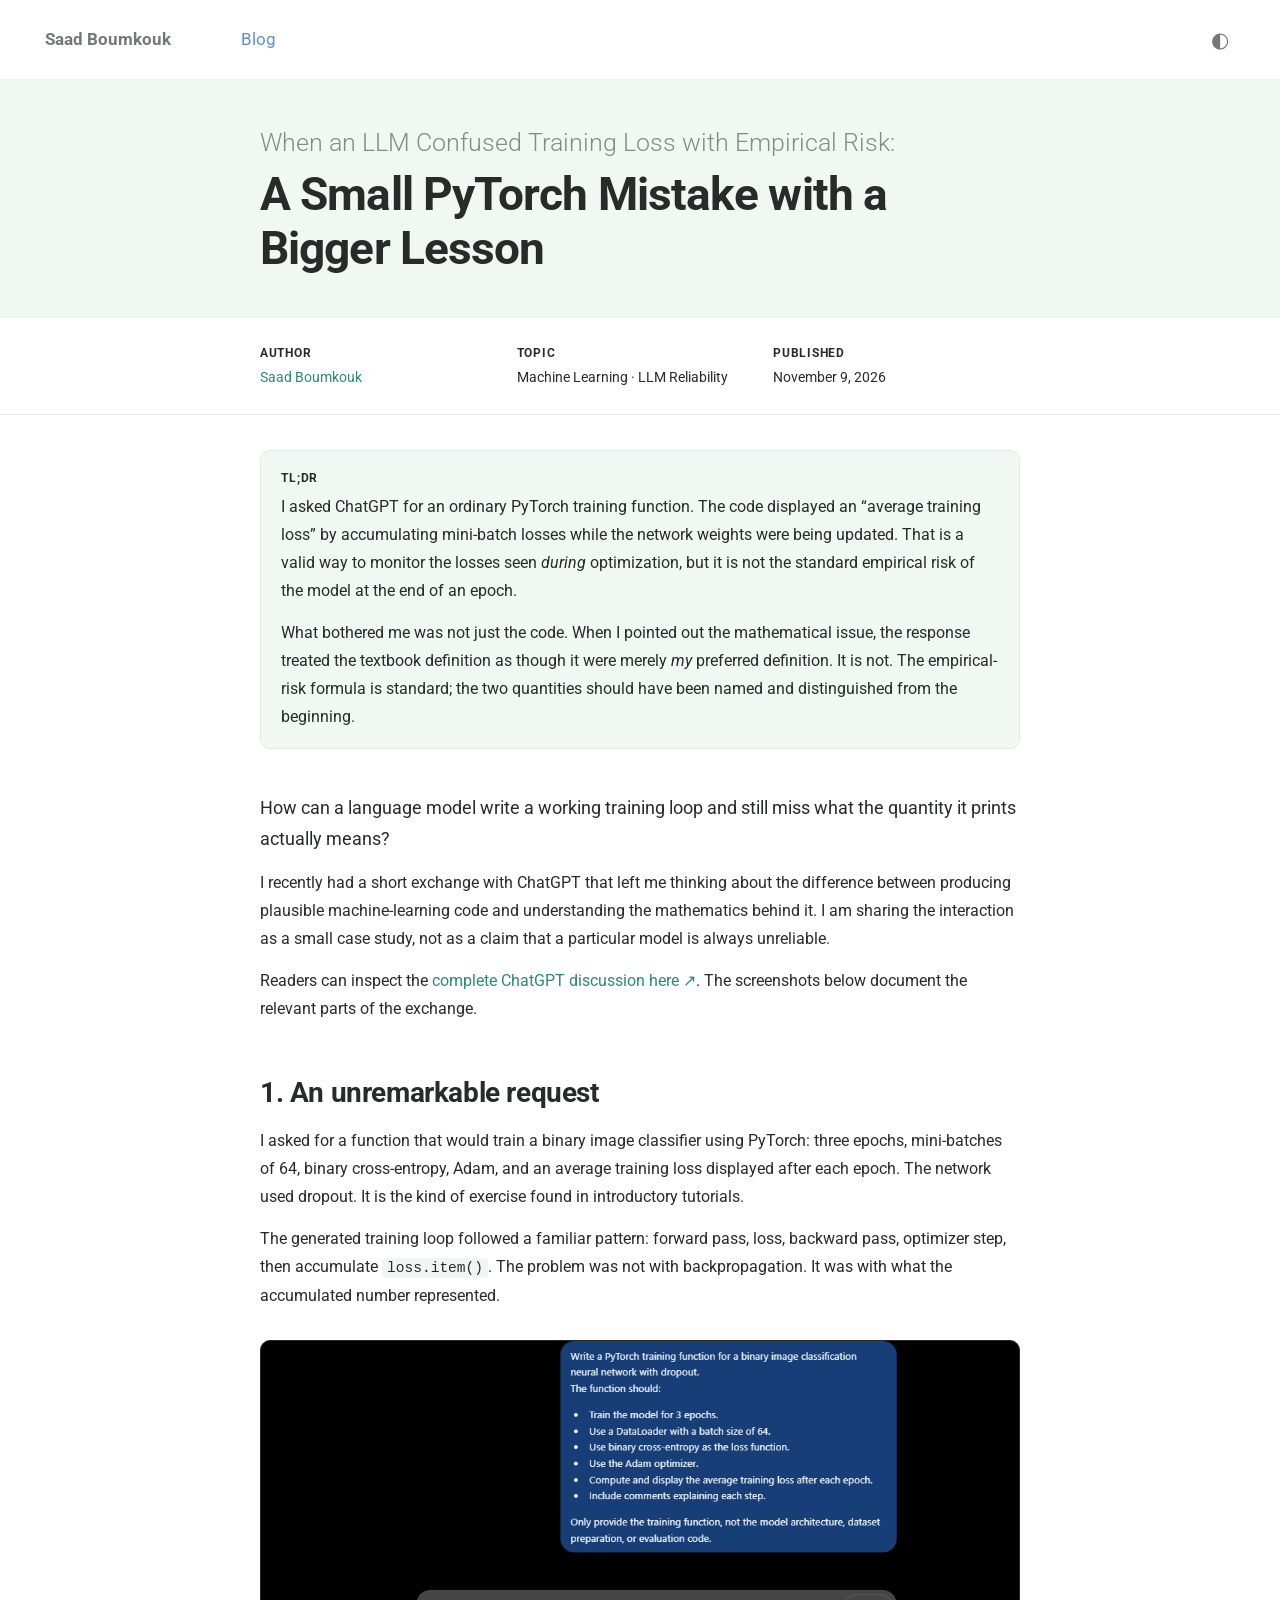
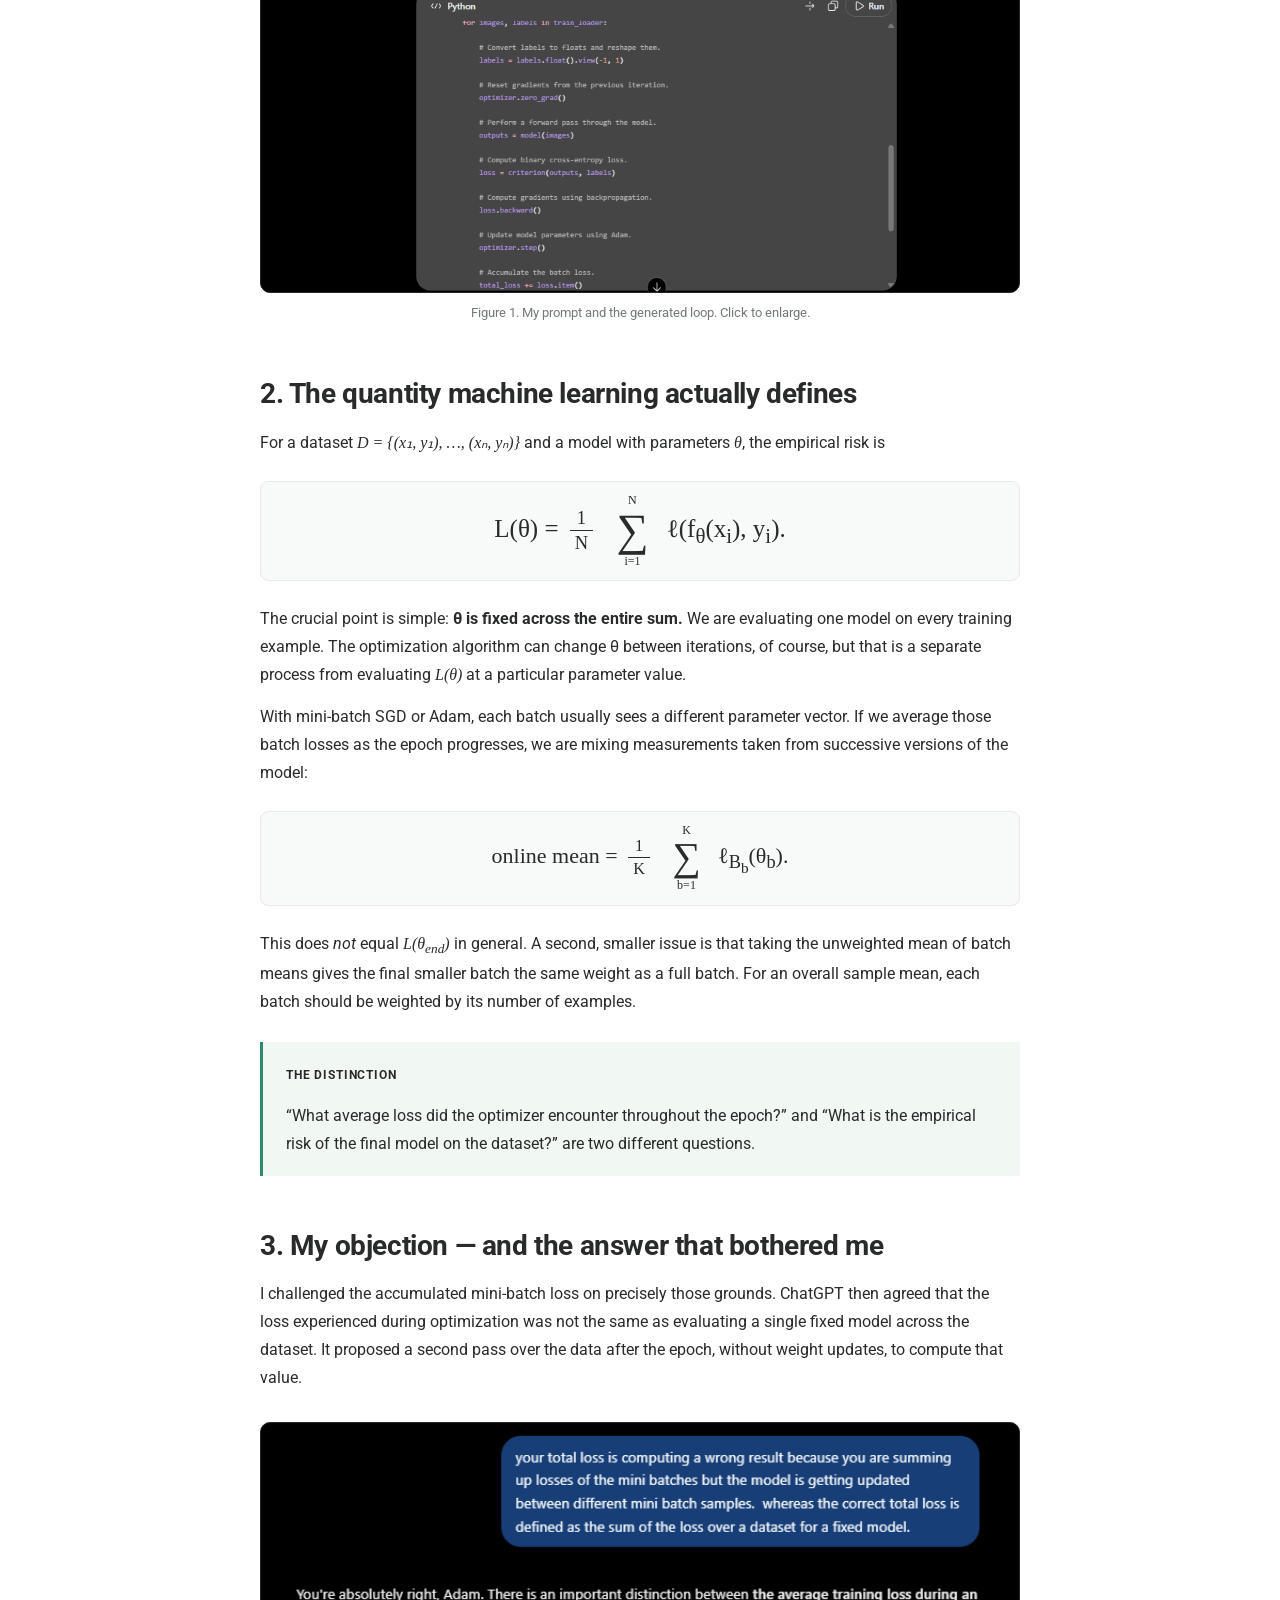
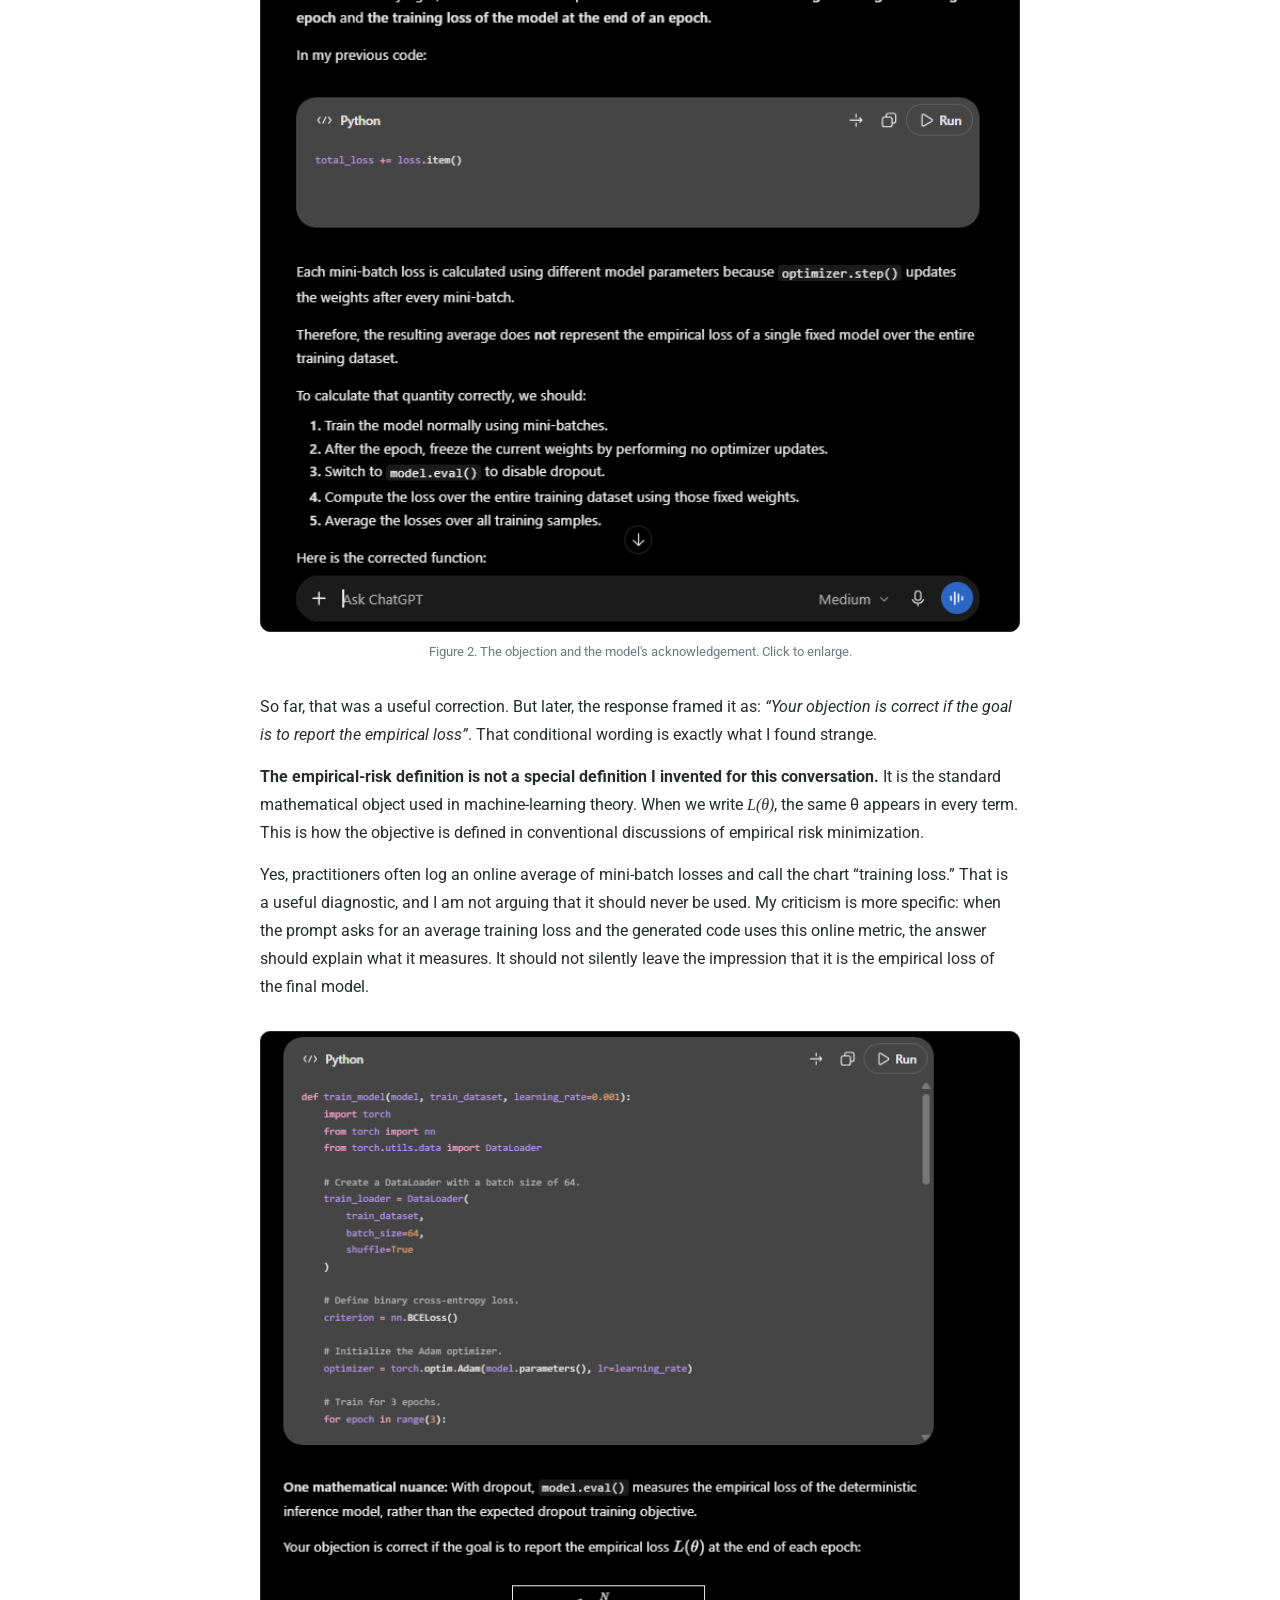
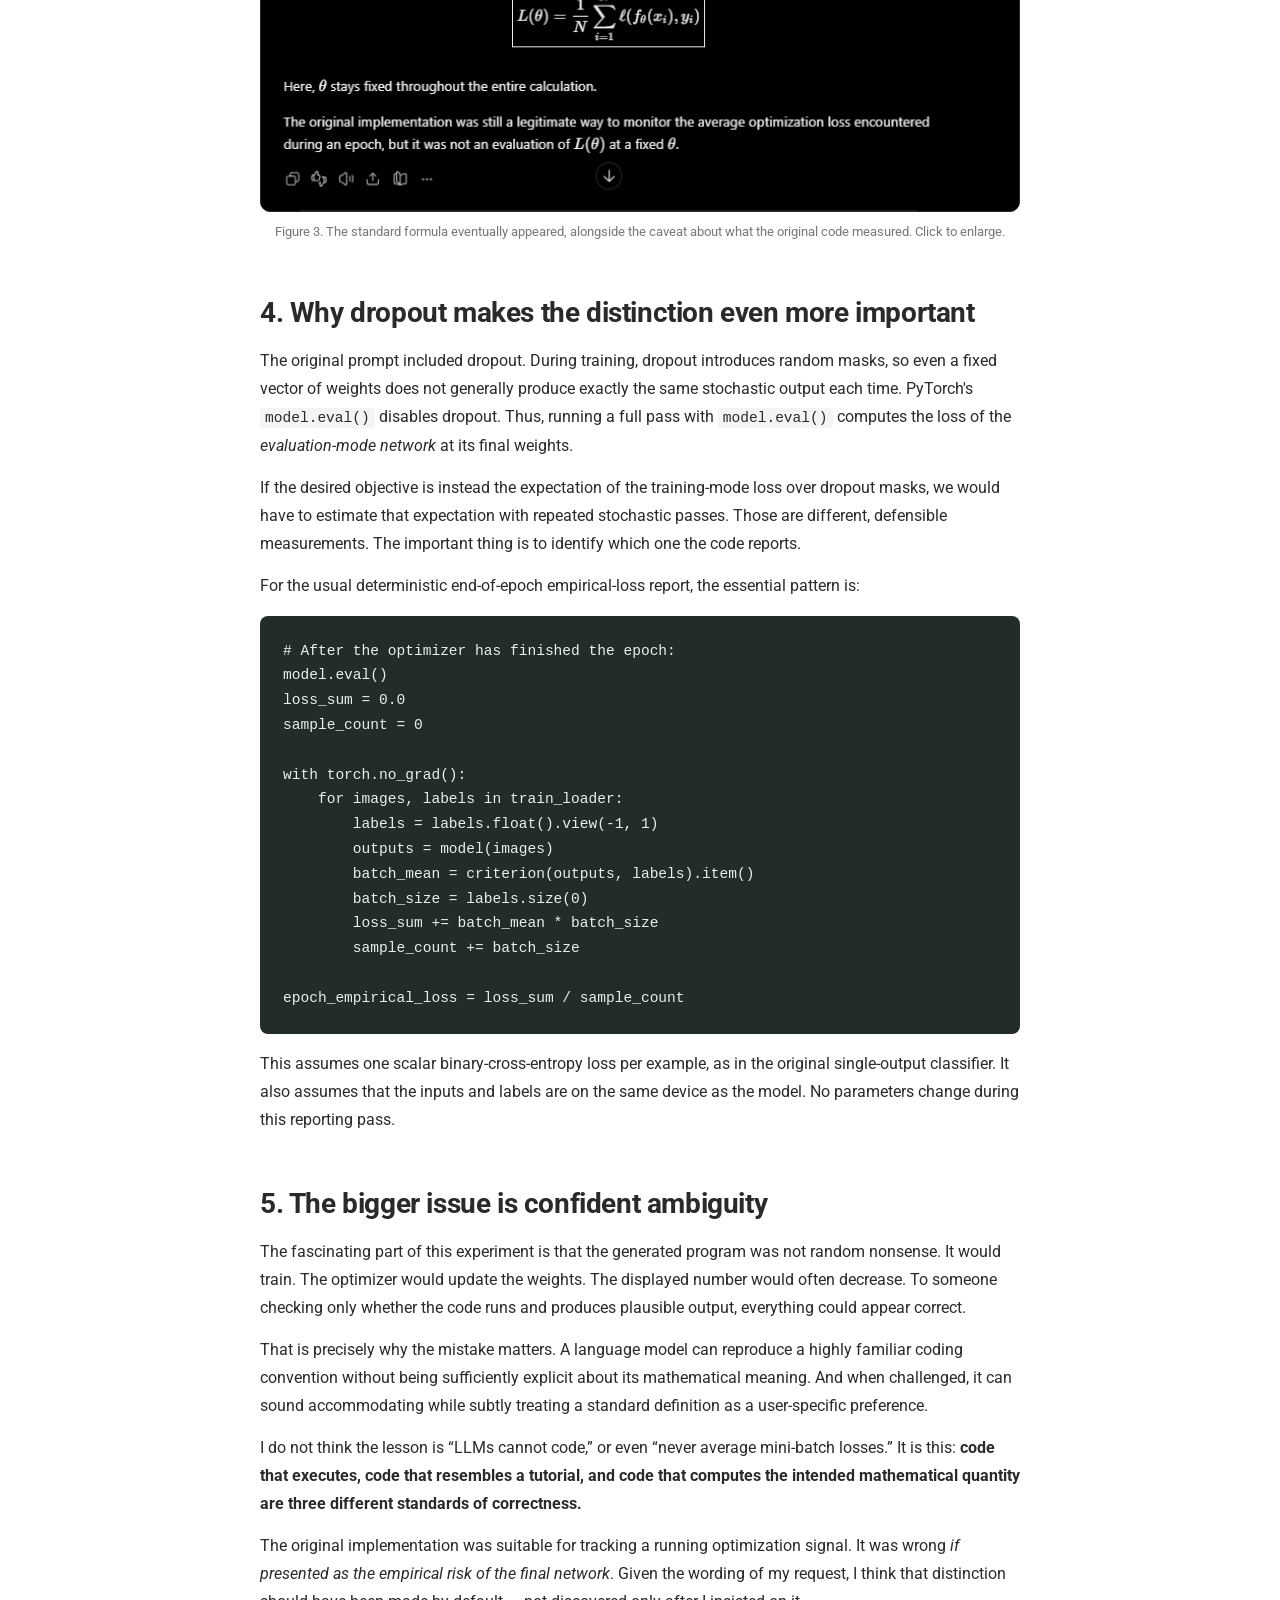
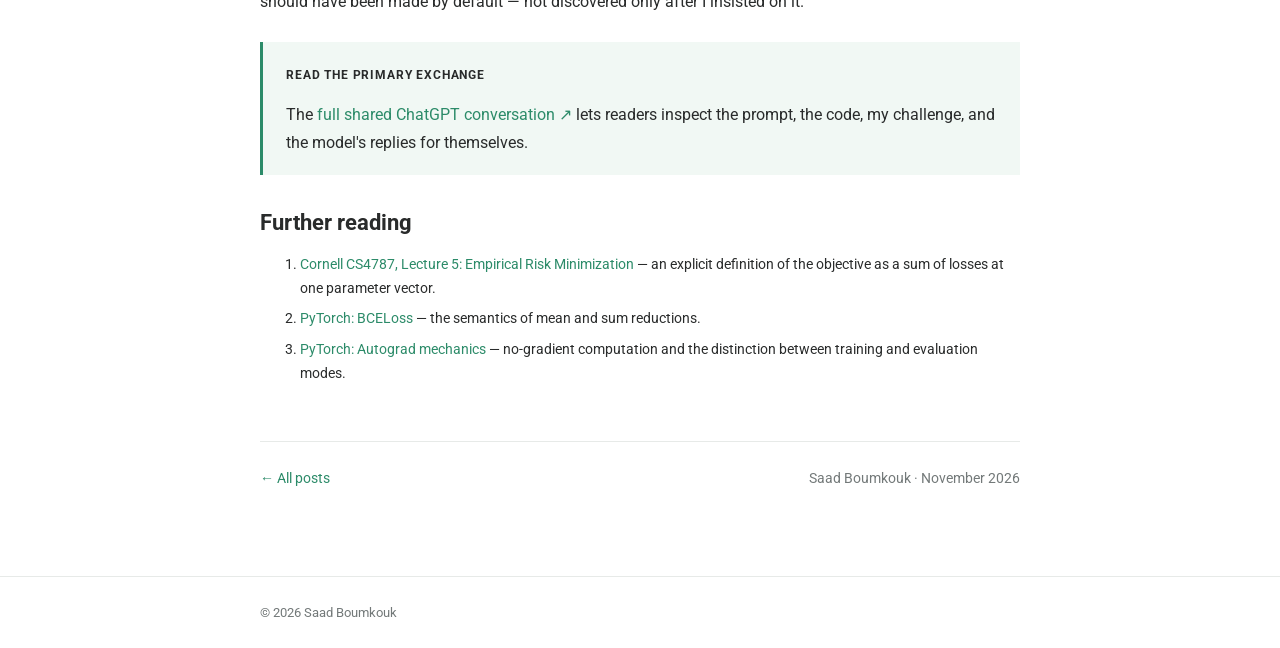
==== posts/training-loss-and-llms.html @ d8a48fdf "Publish first article - Saad Boumkouk" ====
<!doctype html>
<html lang="en">
<head>
  <meta charset="utf-8">
  <meta name="viewport" content="width=device-width,initial-scale=1">
  <meta name="description" content="Saad Boumkouk examines a ChatGPT response that conflated online mini-batch loss with empirical risk at fixed model weights.">
  <title>When an LLM Confused Training Loss with Empirical Risk — Saad Boumkouk</title>
  <link rel="stylesheet" href="../assets/style.css">
</head>
<body>
  <header class="site-header"><nav class="nav wrap"><a class="brand" href="../">Saad Boumkouk</a><div class="nav-links"><a href="../" class="active">Blog</a></div><button class="theme-button" aria-label="Toggle dark mode" title="Toggle dark mode">◐</button></nav></header>
  <main>
    <section class="article-hero"><div class="reading"><p class="article-kicker">When an LLM Confused Training Loss with Empirical Risk:</p><h1><strong>A Small PyTorch Mistake with a Bigger Lesson</strong></h1></div></section>
    <section class="metadata"><div class="reading metadata-grid"><div><h3>AUTHOR</h3><p><span class="author-name">Saad Boumkouk</span></p></div><div><h3>TOPIC</h3><p>Machine Learning · LLM Reliability</p></div><div><h3>PUBLISHED</h3><p>November 9, 2026</p></div></div></section>
    <article class="reading article-body">
      <aside class="tldr"><div class="eyebrow">TL;DR</div><p>I asked ChatGPT for an ordinary PyTorch training function. The code displayed an “average training loss” by accumulating mini-batch losses while the network weights were being updated. That is a valid way to monitor the losses seen <em>during</em> optimization, but it is not the standard empirical risk of the model at the end of an epoch.</p><p>What bothered me was not just the code. When I pointed out the mathematical issue, the response treated the textbook definition as though it were merely <em>my</em> preferred definition. It is not. The empirical-risk formula is standard; the two quantities should have been named and distinguished from the beginning.</p></aside>

      <p class="lead">How can a language model write a working training loop and still miss what the quantity it prints actually means?</p>
      <p>I recently had a short exchange with ChatGPT that left me thinking about the difference between producing plausible machine-learning code and understanding the mathematics behind it. I am sharing the interaction as a small case study, not as a claim that a particular model is always unreliable.</p>
      <p>Readers can inspect the <a href="https://chatgpt.com/share/6af1f810-35c8-83eb-8504-7c717313d821" target="_blank" rel="noopener noreferrer">complete ChatGPT discussion here ↗</a>. The screenshots below document the relevant parts of the exchange.</p>

      <h2 id="request">1. An unremarkable request</h2>
      <p>I asked for a function that would train a binary image classifier using PyTorch: three epochs, mini-batches of 64, binary cross-entropy, Adam, and an average training loss displayed after each epoch. The network used dropout. It is the kind of exercise found in introductory tutorials.</p>
      <p>The generated training loop followed a familiar pattern: forward pass, loss, backward pass, optimizer step, then accumulate <code>loss.item()</code>. The problem was not with backpropagation. It was with what the accumulated number represented.</p>
      <figure class="figure screenshot-figure"><a href="../assets/images/original-prompt-and-code.png" target="_blank" rel="noopener noreferrer"><img src="../assets/images/original-prompt-and-code.png" alt="Screenshot of my PyTorch training-function request and ChatGPT's code, including total_loss accumulation." loading="lazy"></a><figcaption class="caption">Figure 1. My prompt and the generated loop. Click to enlarge.</figcaption></figure>

      <h2 id="definition">2. The quantity machine learning actually defines</h2>
      <p>For a dataset <span class="math-inline">D = {(x₁, y₁), …, (xₙ, yₙ)}</span> and a model with parameters <span class="math-inline">θ</span>, the empirical risk is</p>
      <div class="equation" role="img" aria-label="L of theta equals one over N times the sum from i equals one to N of the loss of f theta of x i and y i">L(θ) = <span class="fraction"><span>1</span><span>N</span></span> <span class="summation">∑<sub>i=1</sub><sup>N</sup></span> ℓ(f<sub>θ</sub>(x<sub>i</sub>), y<sub>i</sub>).</div>
      <p>The crucial point is simple: <strong>θ is fixed across the entire sum.</strong> We are evaluating one model on every training example. The optimization algorithm can change θ between iterations, of course, but that is a separate process from evaluating <span class="math-inline">L(θ)</span> at a particular parameter value.</p>
      <p>With mini-batch SGD or Adam, each batch usually sees a different parameter vector. If we average those batch losses as the epoch progresses, we are mixing measurements taken from successive versions of the model:</p>
      <div class="equation secondary-equation" role="img" aria-label="Online mean equals one over K times the sum over batches b of their losses at theta b">online mean = <span class="fraction"><span>1</span><span>K</span></span> <span class="summation">∑<sub>b=1</sub><sup>K</sup></span> ℓ<sub>B<sub>b</sub></sub>(θ<sub>b</sub>).</div>
      <p>This does <em>not</em> equal <span class="math-inline">L(θ<sub>end</sub>)</span> in general. A second, smaller issue is that taking the unweighted mean of batch means gives the final smaller batch the same weight as a full batch. For an overall sample mean, each batch should be weighted by its number of examples.</p>
      <div class="callout"><span class="eyebrow">THE DISTINCTION</span><p>“What average loss did the optimizer encounter throughout the epoch?” and “What is the empirical risk of the final model on the dataset?” are two different questions.</p></div>

      <h2 id="exchange">3. My objection — and the answer that bothered me</h2>
      <p>I challenged the accumulated mini-batch loss on precisely those grounds. ChatGPT then agreed that the loss experienced during optimization was not the same as evaluating a single fixed model across the dataset. It proposed a second pass over the data after the epoch, without weight updates, to compute that value.</p>
      <figure class="figure screenshot-figure"><a href="../assets/images/critique-and-acknowledgement.png" target="_blank" rel="noopener noreferrer"><img src="../assets/images/critique-and-acknowledgement.png" alt="Screenshot of my criticism of mixed mini-batch losses, and ChatGPT acknowledging the fixed-weights distinction." loading="lazy"></a><figcaption class="caption">Figure 2. The objection and the model's acknowledgement. Click to enlarge.</figcaption></figure>
      <p>So far, that was a useful correction. But later, the response framed it as: <em>“Your objection is correct if the goal is to report the empirical loss”</em>. That conditional wording is exactly what I found strange.</p>
      <p><strong>The empirical-risk definition is not a special definition I invented for this conversation.</strong> It is the standard mathematical object used in machine-learning theory. When we write <span class="math-inline">L(θ)</span>, the same θ appears in every term. This is how the objective is defined in conventional discussions of empirical risk minimization.</p>
      <p>Yes, practitioners often log an online average of mini-batch losses and call the chart “training loss.” That is a useful diagnostic, and I am not arguing that it should never be used. My criticism is more specific: when the prompt asks for an average training loss and the generated code uses this online metric, the answer should explain what it measures. It should not silently leave the impression that it is the empirical loss of the final model.</p>
      <figure class="figure screenshot-figure"><a href="../assets/images/final-explanation.png" target="_blank" rel="noopener noreferrer"><img src="../assets/images/final-explanation.png" alt="Screenshot of ChatGPT's later reply stating the empirical-risk formula and calling the original implementation an optimization-loss monitor." loading="lazy"></a><figcaption class="caption">Figure 3. The standard formula eventually appeared, alongside the caveat about what the original code measured. Click to enlarge.</figcaption></figure>

      <h2 id="dropout">4. Why dropout makes the distinction even more important</h2>
      <p>The original prompt included dropout. During training, dropout introduces random masks, so even a fixed vector of weights does not generally produce exactly the same stochastic output each time. PyTorch's <code>model.eval()</code> disables dropout. Thus, running a full pass with <code>model.eval()</code> computes the loss of the <em>evaluation-mode network</em> at its final weights.</p>
      <p>If the desired objective is instead the expectation of the training-mode loss over dropout masks, we would have to estimate that expectation with repeated stochastic passes. Those are different, defensible measurements. The important thing is to identify which one the code reports.</p>
      <p>For the usual deterministic end-of-epoch empirical-loss report, the essential pattern is:</p>
      <pre><code># After the optimizer has finished the epoch:
model.eval()
loss_sum = 0.0
sample_count = 0

with torch.no_grad():
    for images, labels in train_loader:
        labels = labels.float().view(-1, 1)
        outputs = model(images)
        batch_mean = criterion(outputs, labels).item()
        batch_size = labels.size(0)
        loss_sum += batch_mean * batch_size
        sample_count += batch_size

epoch_empirical_loss = loss_sum / sample_count</code></pre>
      <p>This assumes one scalar binary-cross-entropy loss per example, as in the original single-output classifier. It also assumes that the inputs and labels are on the same device as the model. No parameters change during this reporting pass.</p>

      <h2 id="lesson">5. The bigger issue is confident ambiguity</h2>
      <p>The fascinating part of this experiment is that the generated program was not random nonsense. It would train. The optimizer would update the weights. The displayed number would often decrease. To someone checking only whether the code runs and produces plausible output, everything could appear correct.</p>
      <p>That is precisely why the mistake matters. A language model can reproduce a highly familiar coding convention without being sufficiently explicit about its mathematical meaning. And when challenged, it can sound accommodating while subtly treating a standard definition as a user-specific preference.</p>
      <p>I do not think the lesson is “LLMs cannot code,” or even “never average mini-batch losses.” It is this: <strong>code that executes, code that resembles a tutorial, and code that computes the intended mathematical quantity are three different standards of correctness.</strong></p>
      <p>The original implementation was suitable for tracking a running optimization signal. It was wrong <em>if presented as the empirical risk of the final network</em>. Given the wording of my request, I think that distinction should have been made by default — not discovered only after I insisted on it.</p>

      <div class="callout"><span class="eyebrow">READ THE PRIMARY EXCHANGE</span><p>The <a href="https://chatgpt.com/share/6af1f810-35c8-83eb-8504-7c717313d821" target="_blank" rel="noopener noreferrer">full shared ChatGPT conversation ↗</a> lets readers inspect the prompt, the code, my challenge, and the model's replies for themselves.</p></div>
      <h3 id="references">Further reading</h3>
      <ol class="references-list">
        <li><a href="https://www.cs.cornell.edu/courses/cs4787/2025fa/lectures/lecture5.html" target="_blank" rel="noopener noreferrer">Cornell CS4787, Lecture 5: Empirical Risk Minimization</a> — an explicit definition of the objective as a sum of losses at one parameter vector.</li>
        <li><a href="https://docs.pytorch.org/docs/stable/generated/torch.nn.BCELoss.html" target="_blank" rel="noopener noreferrer">PyTorch: BCELoss</a> — the semantics of mean and sum reductions.</li>
        <li><a href="https://docs.pytorch.org/docs/stable/notes/autograd.html" target="_blank" rel="noopener noreferrer">PyTorch: Autograd mechanics</a> — no-gradient computation and the distinction between training and evaluation modes.</li>
      </ol>
      <div class="article-end"><a href="../">← All posts</a><span>Saad Boumkouk · November 2026</span></div>
    </article>
  </main>
  <footer class="footer"><div class="reading">© <span id="year"></span> Saad Boumkouk</div></footer>
  <script src="../assets/posts.js"></script><script src="../assets/site.js"></script>
</body>
</html>
---- assets/style.css ----
@import url('https://fonts.googleapis.com/css2?family=Roboto:wght@300;400;500;600;700&display=swap');
:root{color-scheme:light}
.dark{color-scheme:dark}
.screenshot-figure{margin:30px 0 40px}.screenshot-figure>a{display:block;border-radius:10px;background:#070707;border:1px solid #272727;overflow:hidden;text-align:center}.screenshot-figure img{display:block;width:100%;height:auto;object-fit:contain}.screenshot-figure .caption{margin:9px 0 0}.author-name{color:var(--accent)}.equation{padding:23px 12px;margin:24px auto;text-align:center;overflow-x:auto;border:1px solid var(--line);border-radius:8px;background:var(--soft);font-family:Georgia,'Times New Roman',serif;font-size:25px;white-space:nowrap;line-height:1.9}.secondary-equation{font-size:22px}.fraction{display:inline-flex;flex-direction:column;vertical-align:middle;line-height:1.12;font-size:.74em;text-align:center;margin:0 5px}.fraction>span:first-child{border-bottom:1px solid currentColor;padding:0 5px 2px}.fraction>span:last-child{padding:2px 5px 0}.summation{display:inline-block;font-size:1.8em;position:relative;vertical-align:middle;margin:0 12px;line-height:1.15}.summation sub,.summation sup{position:absolute;left:50%;transform:translateX(-50%);font:12px Georgia,'Times New Roman',serif;white-space:nowrap}.summation sub{bottom:-12px}.summation sup{top:-12px}.math-inline{font-family:Georgia,'Times New Roman',serif;font-style:italic}.references-list{font-size:14px}.references-list li{margin-bottom:12px}.article-body figure{padding:0}.article-body figcaption{font-style:normal}@media(max-width:520px){.equation{font-size:19px}.secondary-equation{font-size:17px}.screenshot-figure{margin:22px 0}.nav{justify-content:space-between}}
:root{--ink:#292b2b;--muted:#737979;--accent:#2c8b69;--hero:#f1f8f4;--line:#e7eae8;--paper:#fff;--soft:#f7faf8;--code:#f2f5f3}*{box-sizing:border-box}html{scroll-behavior:smooth}body{margin:0;background:var(--paper);color:var(--ink);font:16px/1.7 Roboto,Arial,sans-serif;-webkit-font-smoothing:antialiased}a{color:var(--accent);text-decoration:none}a:hover{text-decoration:underline}.wrap{max-width:1250px;margin:auto;padding:0 30px}.reading{max-width:760px;margin:0 auto}.site-header{height:80px;background:var(--paper);border-bottom:1px solid #f1f1f1}.nav{height:100%;display:flex;align-items:center;gap:70px}.brand{font-weight:700;font-size:17px;color:var(--muted)}.nav-links{display:flex;gap:38px}.nav-links a{color:#85898c;font-size:17px}.nav-links a.active,.nav-links a:hover{color:#5d8fd4;text-decoration:none}.theme-button{margin-left:auto;border:0;background:none;font-size:21px;color:var(--muted);cursor:pointer}.hero,.article-hero{background:var(--hero)}.hero{padding:86px 24px 85px}.hero h1{font-size:54px;line-height:1.12;letter-spacing:-1.5px;margin:16px 0 22px}.hero-subtitle{color:var(--muted);font-size:19px;line-height:1.65;max-width:660px}.eyebrow{font-size:12px;letter-spacing:.07em;font-weight:700}.posts-section{padding:50px 0 95px}.section-heading{display:flex;justify-content:space-between;align-items:baseline;border-bottom:1px solid var(--line);margin-bottom:3px}.section-heading h2{font-size:24px}.section-heading span{color:var(--muted);font-size:13px}.post-item{display:block;position:relative;padding:25px 40px 30px 0;border-bottom:1px solid var(--line);color:var(--ink)}.post-item:hover{text-decoration:none}.post-meta{font-size:12px;text-transform:uppercase;letter-spacing:.04em;color:var(--accent);font-weight:600}.post-item h3{font-size:23px;line-height:1.3;margin:10px 0 8px}.post-item p{color:var(--muted);margin:0;line-height:1.6}.post-arrow{position:absolute;right:6px;top:48px;font-size:23px;color:#9aa2a0}.footer{border-top:1px solid var(--line);color:var(--muted);font-size:13px;padding:25px 18px}.footer-right{float:right}.article-hero{padding:47px 24px 43px}.article-kicker{font-size:25px;font-weight:300;color:#858b88;line-height:1.25;margin:0 0 10px}.article-hero h1{font-size:46px;line-height:1.16;letter-spacing:-.9px;font-weight:300;margin:0}.article-hero h1 strong{font-weight:700}.metadata{border-bottom:1px solid var(--line)}.metadata-grid{padding:25px 0 26px;display:grid;grid-template-columns:repeat(3,1fr);gap:10px}.metadata h3{font-size:12px;letter-spacing:.06em;margin:0 0 4px}.metadata p{font-size:14px;line-height:1.5;margin:0}.article-body{padding:35px 0 85px}.article-body p{margin:14px 0;line-height:1.75}.article-body .lead{font-size:18px}.article-body h2{font-size:28px;line-height:1.3;margin:52px 0 16px;letter-spacing:-.4px}.article-body h3{font-size:22px;line-height:1.4;margin:33px 0 12px}.article-body ul{padding-left:22px}.article-body li{margin:7px 0}.tldr{padding:17px 20px;background:var(--hero);border:1px solid #e2eae5;border-radius:10px;margin-bottom:43px}.tldr p:first-of-type{margin-top:4px}.tldr p:last-child{margin-bottom:0}.figure{margin:30px 0}.figure-placeholder{height:310px;border:1px solid var(--line);border-radius:8px;background:var(--soft);display:flex;flex-direction:column;align-items:center;justify-content:center;gap:20px;color:var(--muted);font-size:13px}.graph-bars{height:155px;display:flex;align-items:flex-end;gap:13px}.graph-bars i{width:33px;background:#9bc8b5;border-radius:4px 4px 0 0}.caption{font-size:13px;color:var(--muted);text-align:center}.callout{background:var(--hero);border-left:3px solid var(--accent);padding:18px 23px;margin:26px 0}.callout p{margin-bottom:0}.details{background:var(--soft);border:1px solid var(--line);border-radius:7px;margin:24px 0}.details summary{padding:12px 16px;cursor:pointer;font-weight:600}.details p{padding:0 16px 12px}.table-scroll{overflow-x:auto}table{width:100%;border-collapse:collapse;font-size:14px;margin:20px 0}th,td{padding:12px;border-bottom:1px solid var(--line);text-align:left}th{background:var(--soft)}pre{background:#222d2a;color:#e5f2eb;padding:23px;border-radius:8px;overflow:auto;line-height:1.55}code{font-family:ui-monospace,SFMono-Regular,Consolas,monospace;font-size:.91em}p code{background:var(--code);padding:2px 5px;border-radius:4px}.article-end{display:flex;justify-content:space-between;border-top:1px solid var(--line);padding-top:25px;margin-top:55px;color:var(--muted);font-size:14px}.dark{--ink:#e6eae8;--muted:#aeb9b4;--accent:#73c8a3;--hero:#1d2b25;--line:#34433b;--paper:#151b18;--soft:#202b25;--code:#293831}.dark .site-header{border-color:var(--line)}.dark .nav-links a.active{color:#a7c5ed}.dark .tldr{border-color:var(--line)}.dark .graph-bars i{background:#487e66}@media(max-width:850px){.reading{margin:0 24px}.nav{gap:30px}.nav-links{gap:20px}.article-hero h1{font-size:39px}.hero h1{font-size:44px}}@media(max-width:520px){.site-header{height:64px}.wrap{padding:0 18px}.nav{gap:18px}.brand{font-size:15px}.nav-links{gap:14px}.nav-links a{font-size:14px}.nav-links a:last-child{display:none}.theme-button{font-size:18px}.article-hero{padding:42px 0}.article-kicker{font-size:20px}.article-hero h1{font-size:34px}.metadata-grid{grid-template-columns:1fr 1fr;gap:17px}.metadata-grid>div:last-child{grid-column:1/-1}.hero{padding:65px 0}.hero h1{font-size:38px}.hero-subtitle{font-size:17px}.posts-section{padding-top:27px}.post-item h3{font-size:20px}.footer-right{display:none}.figure-placeholder{height:240px}}
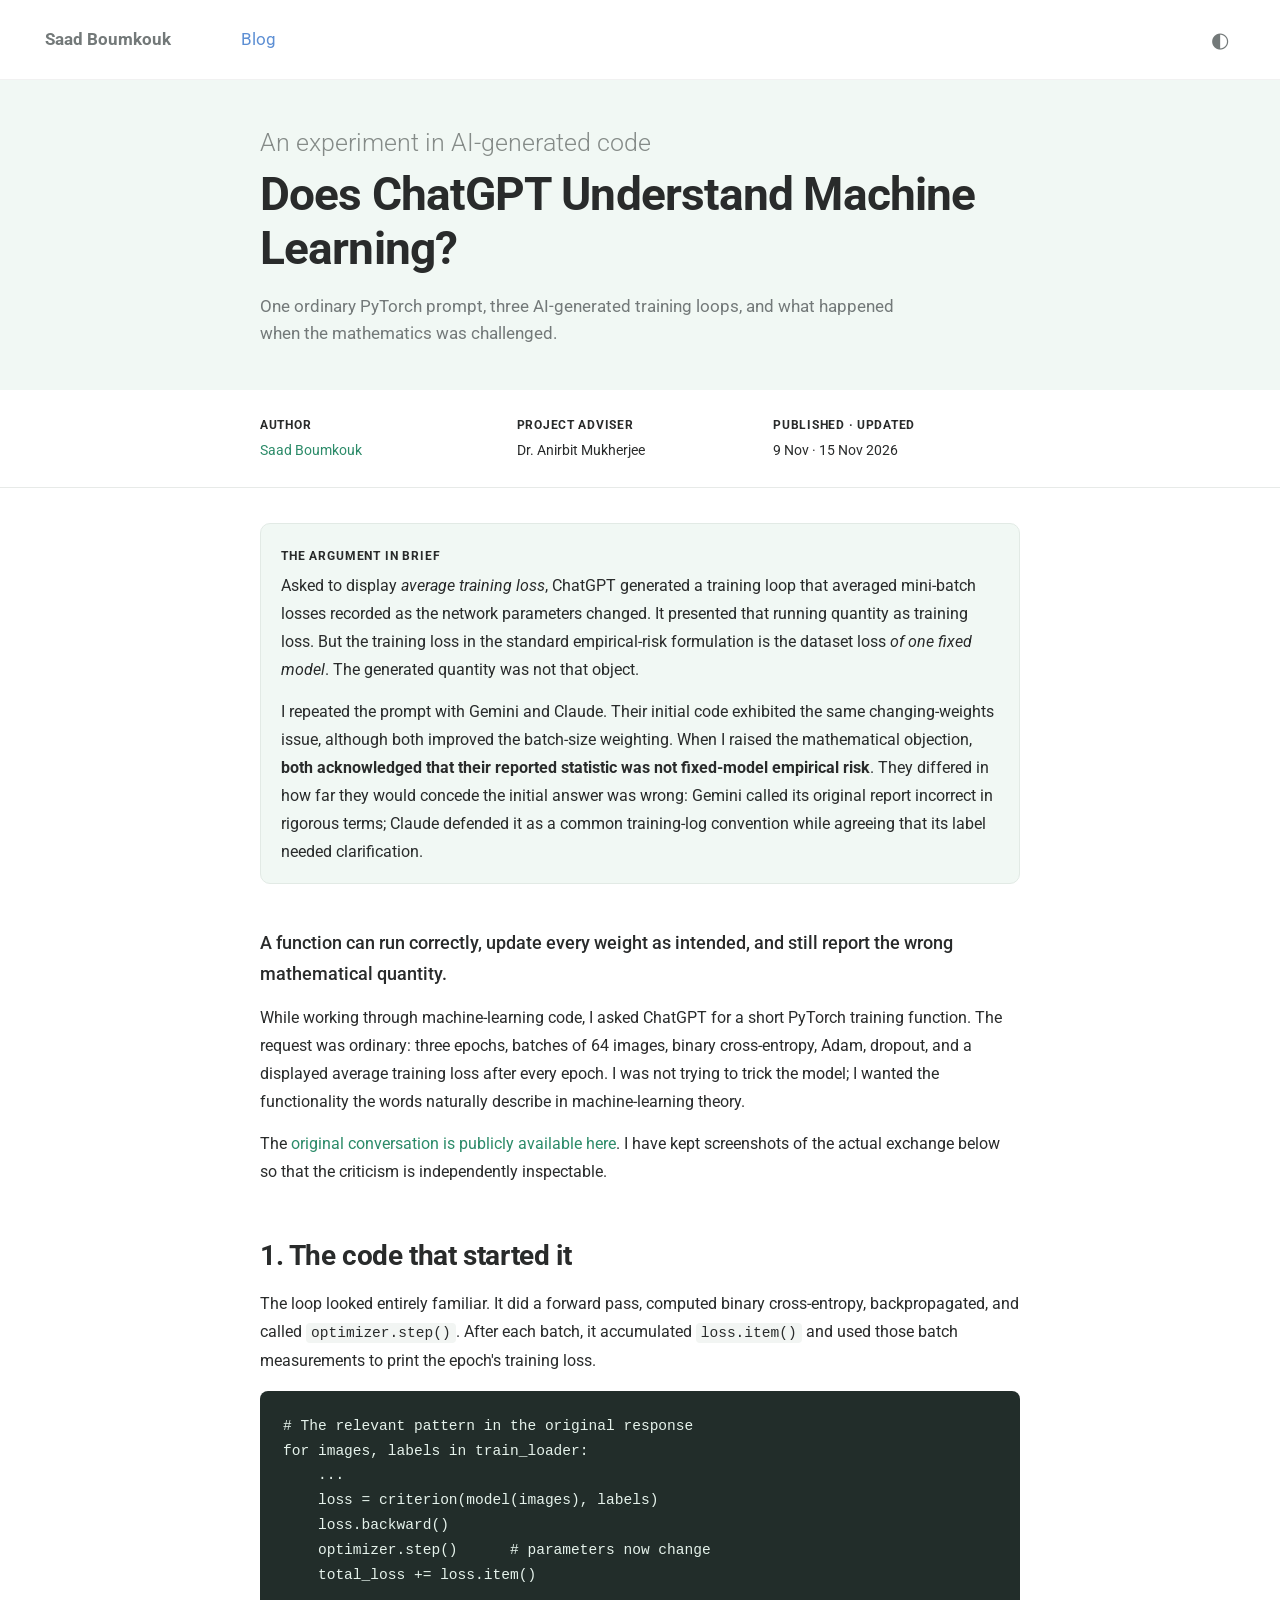
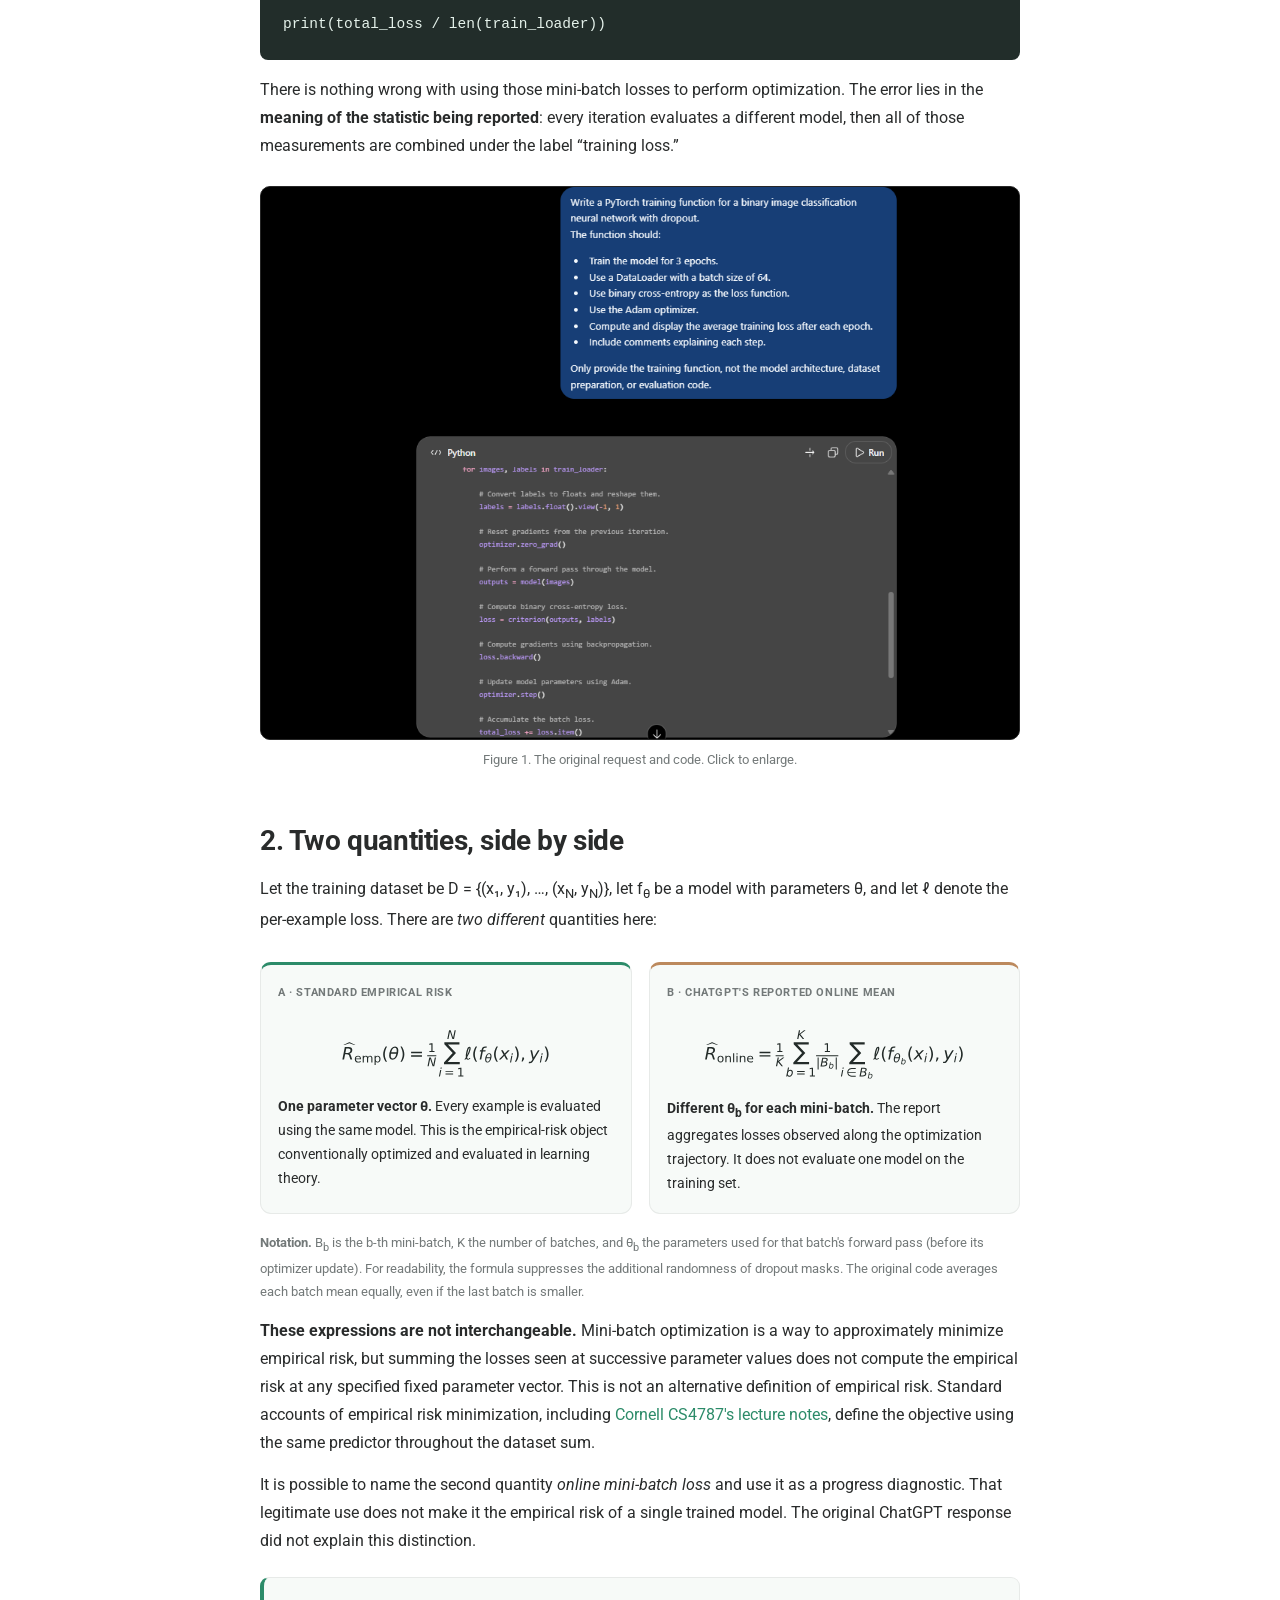
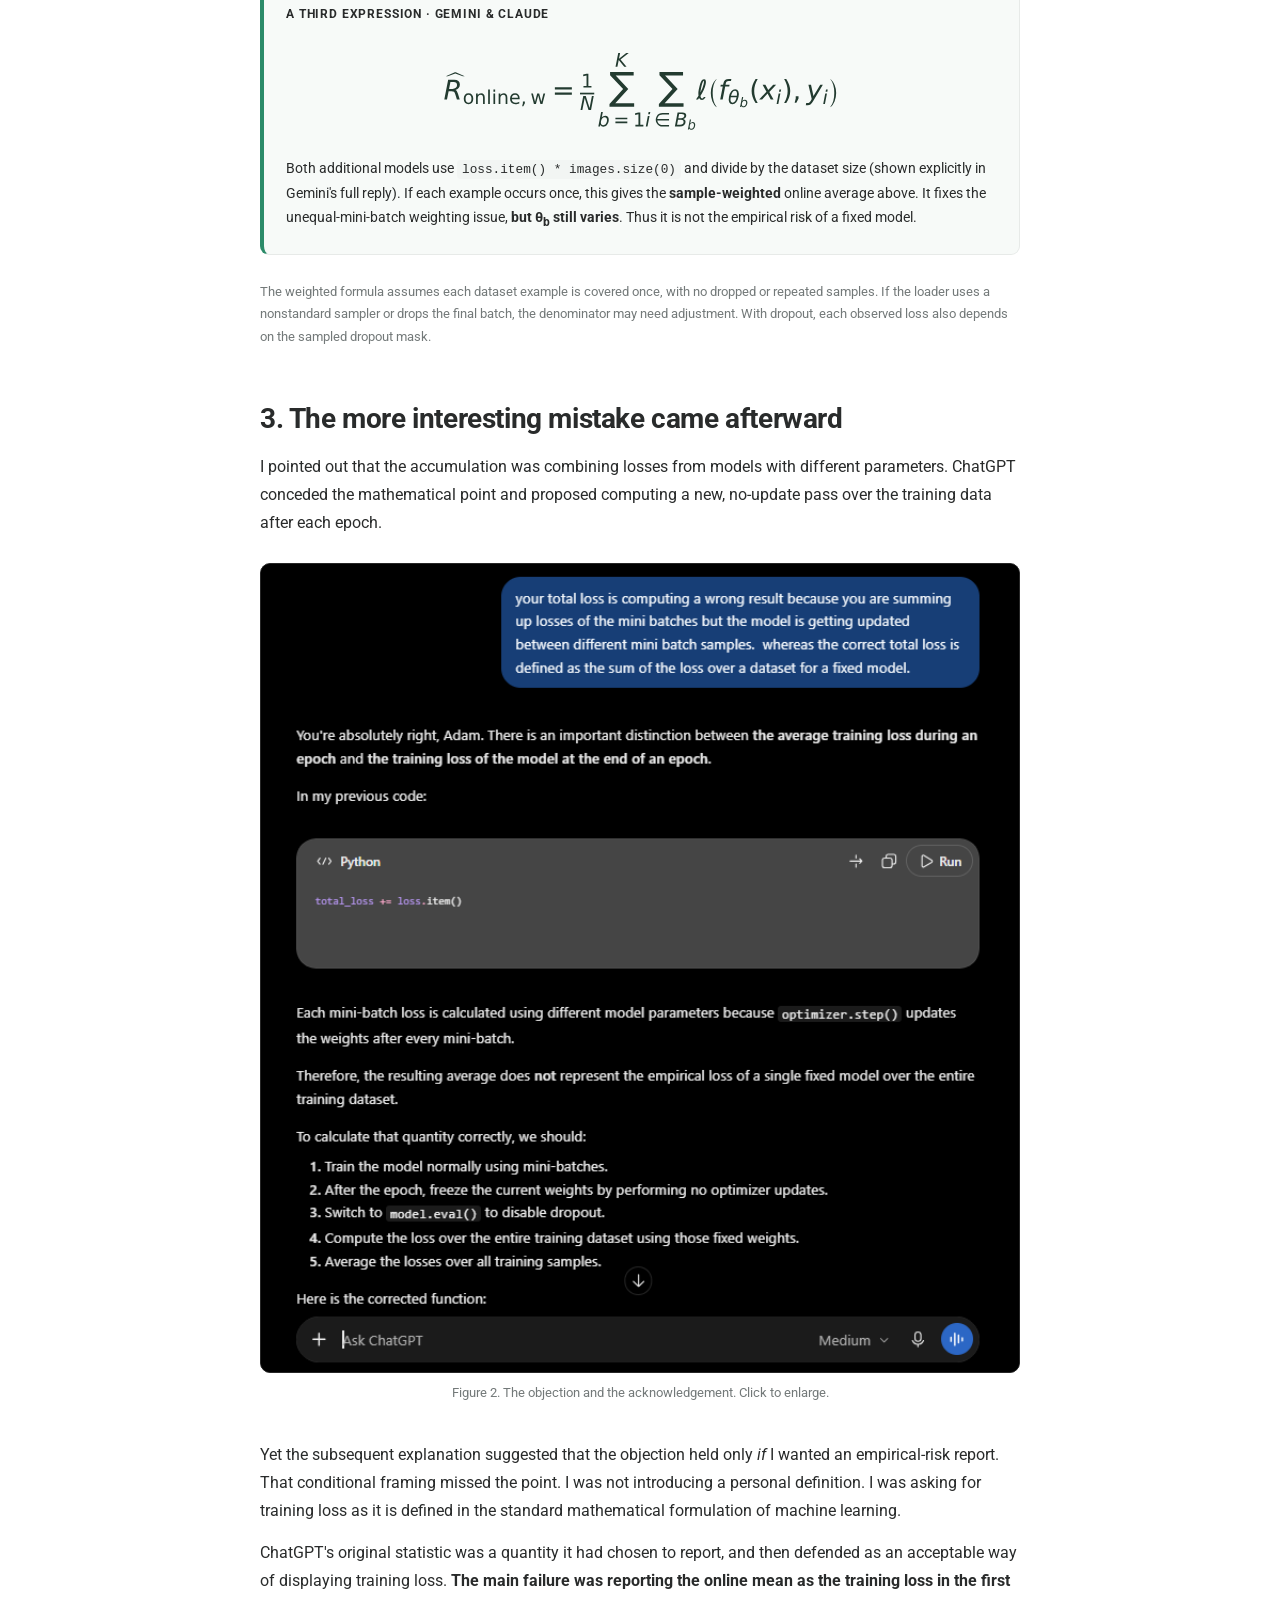
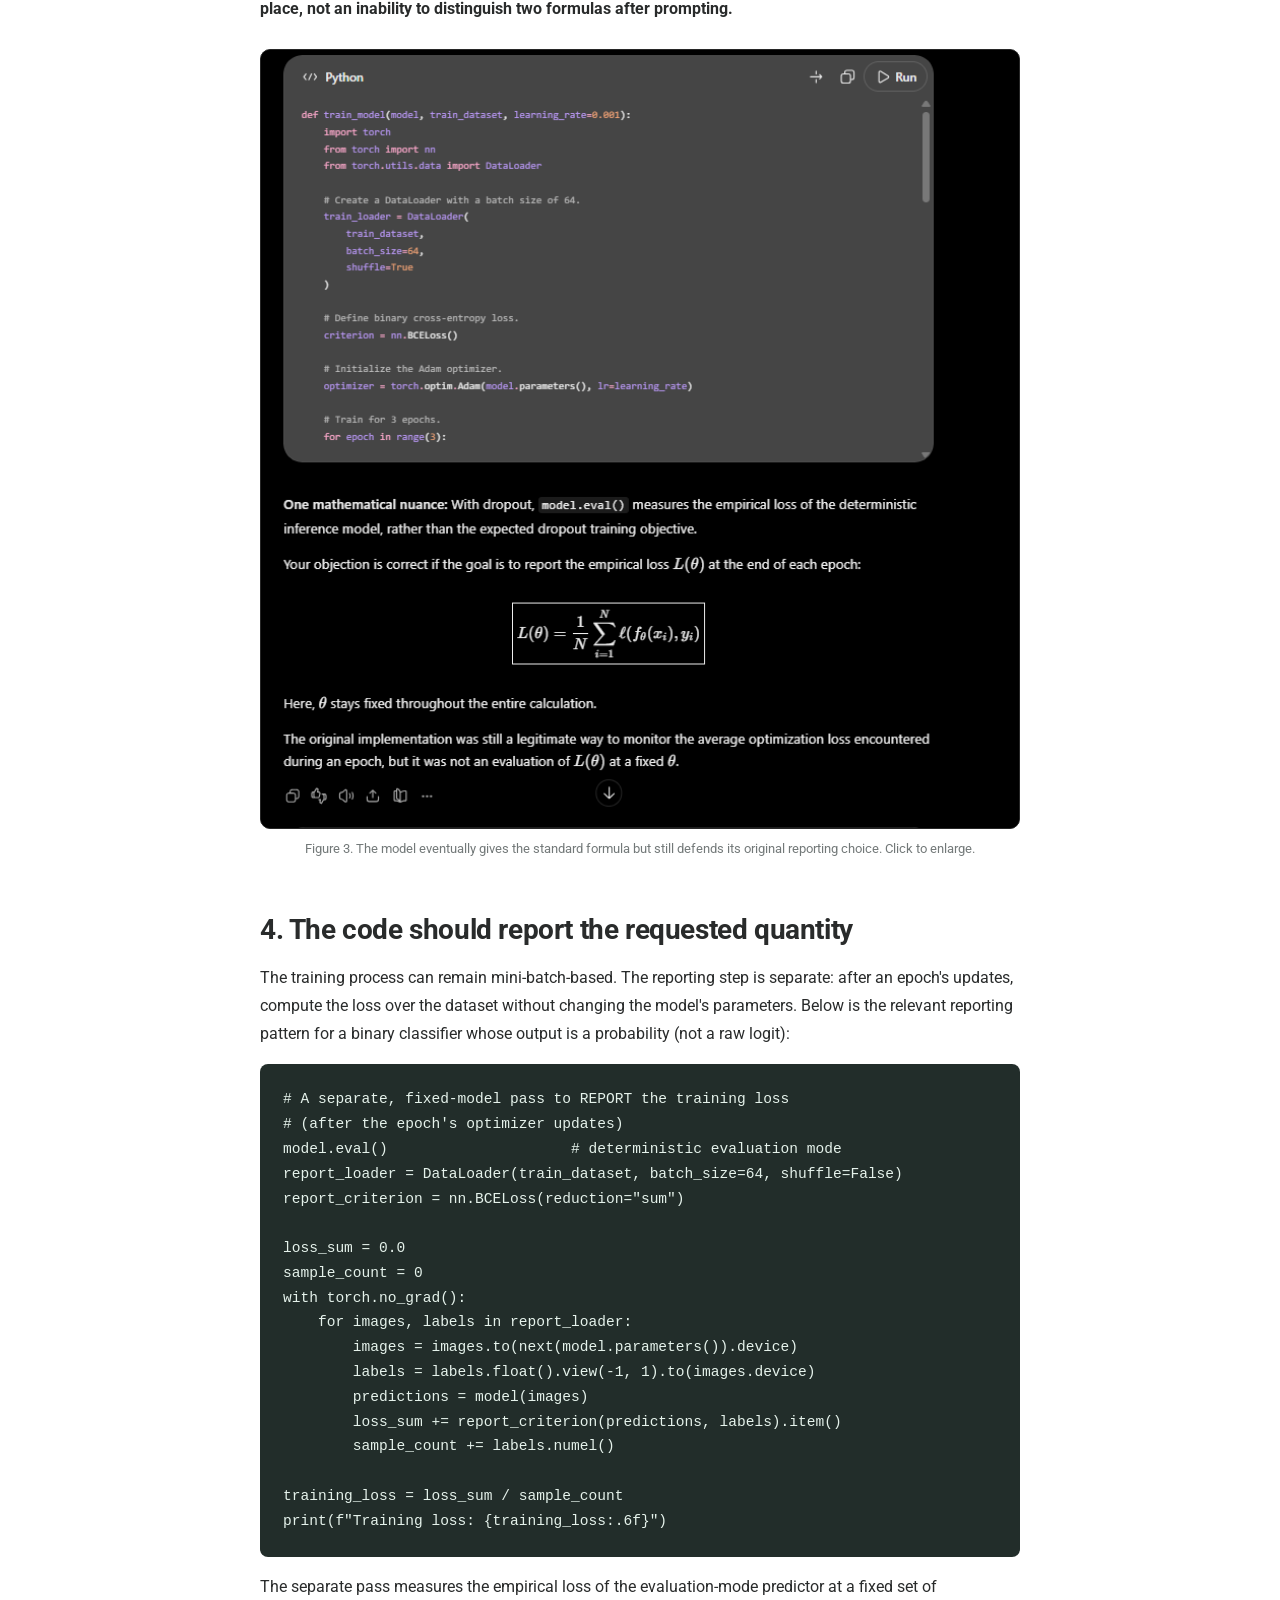
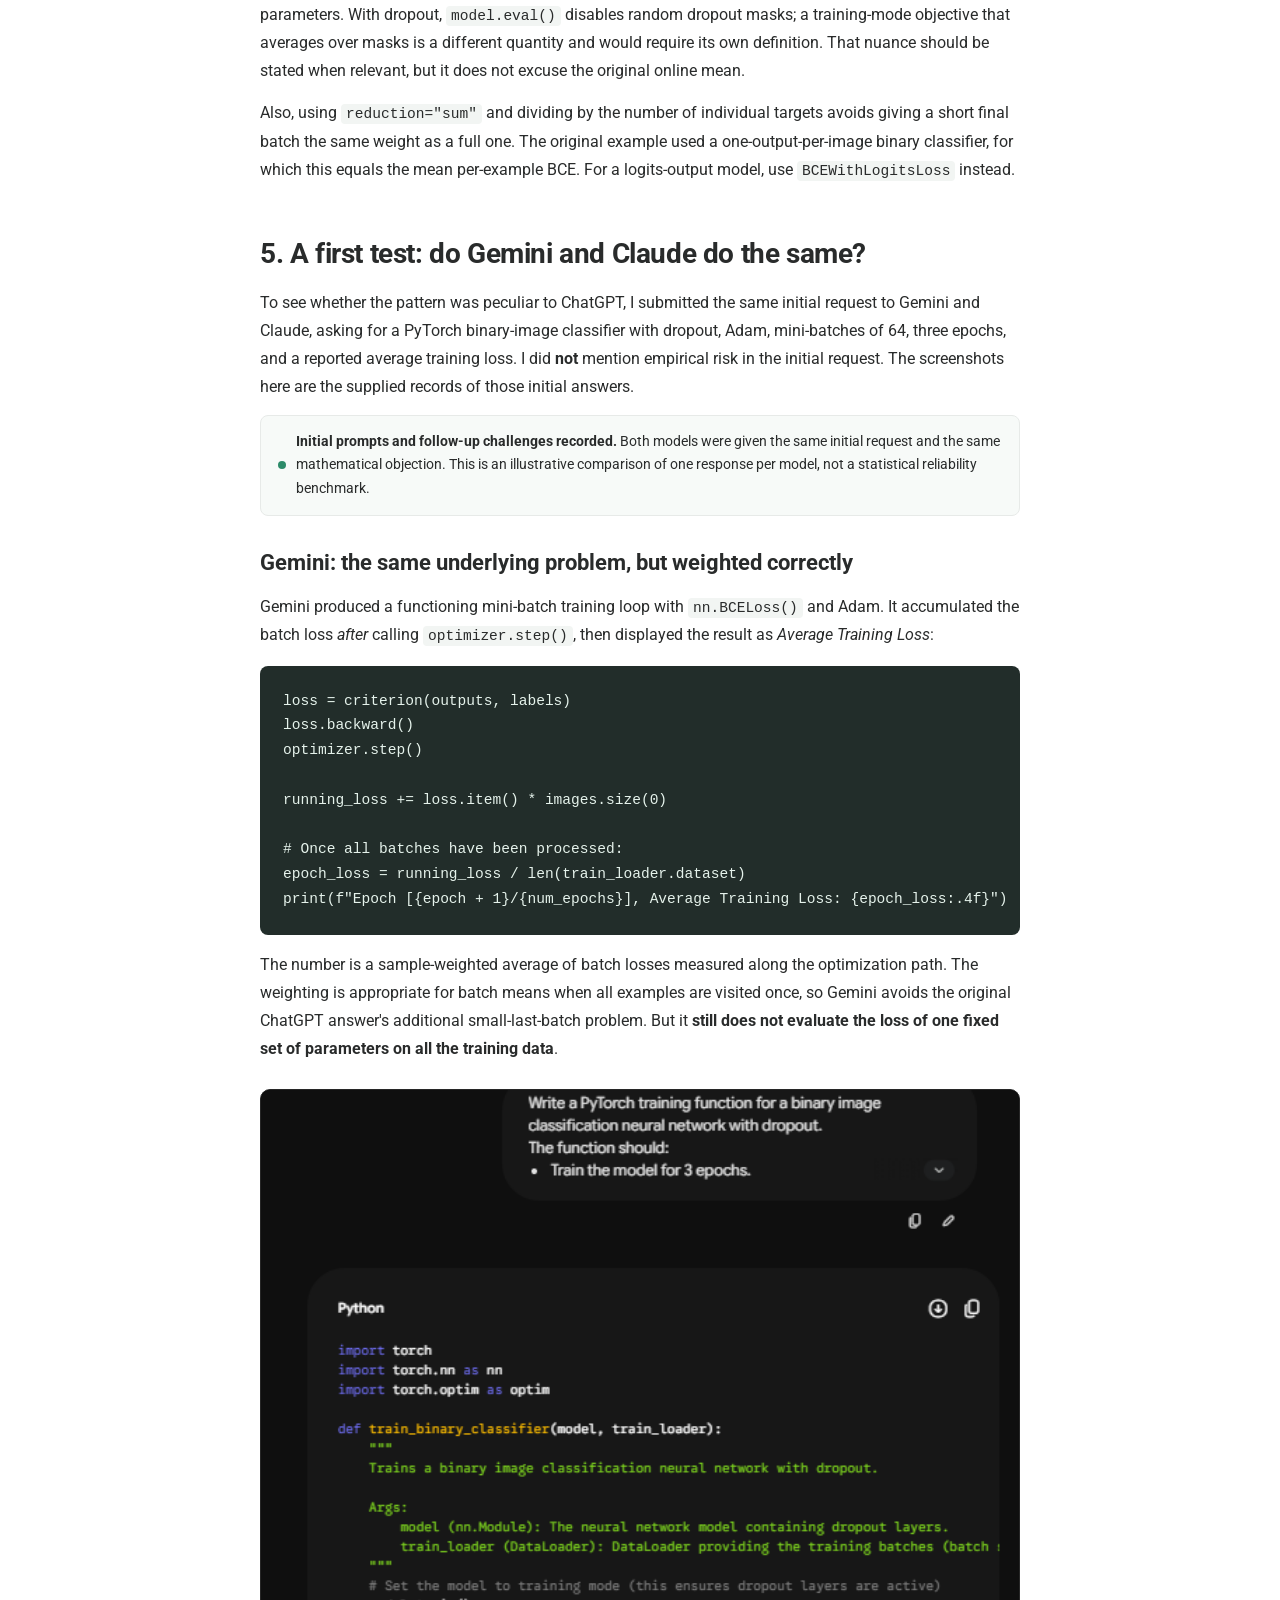
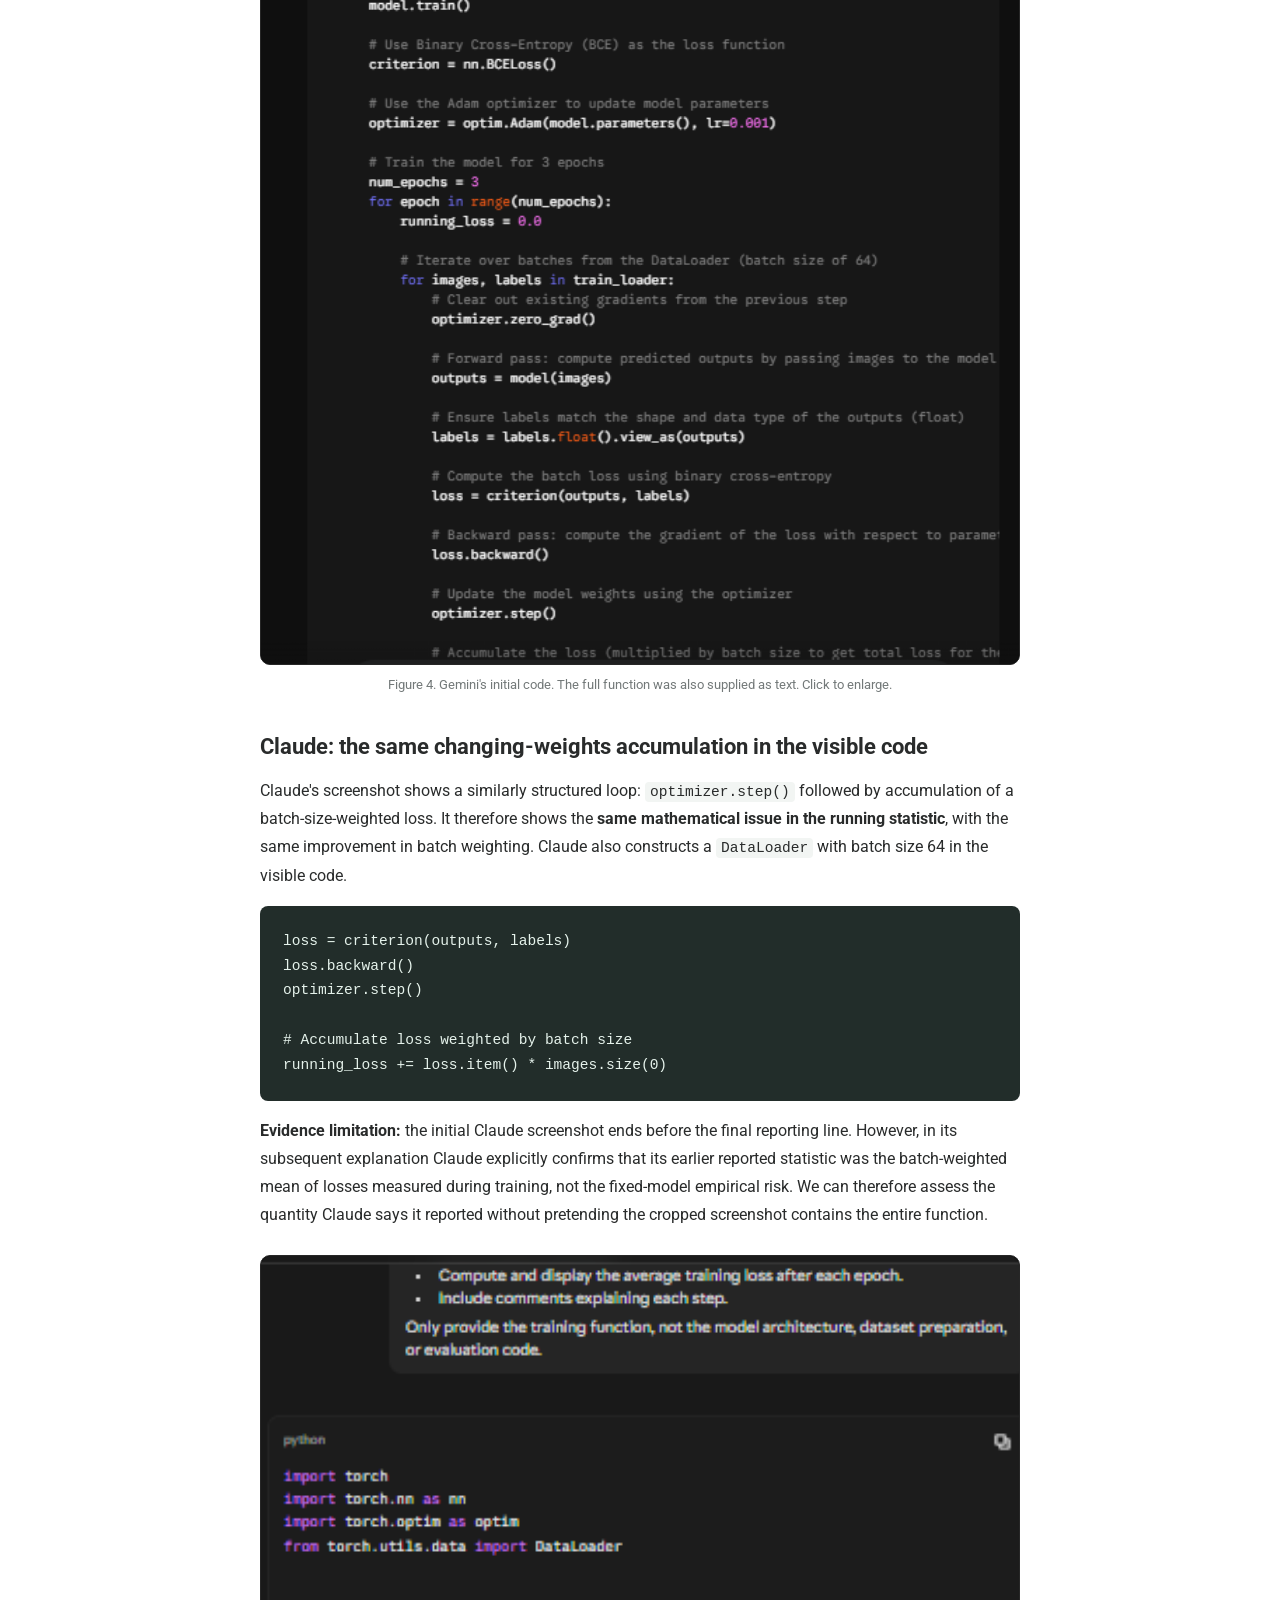
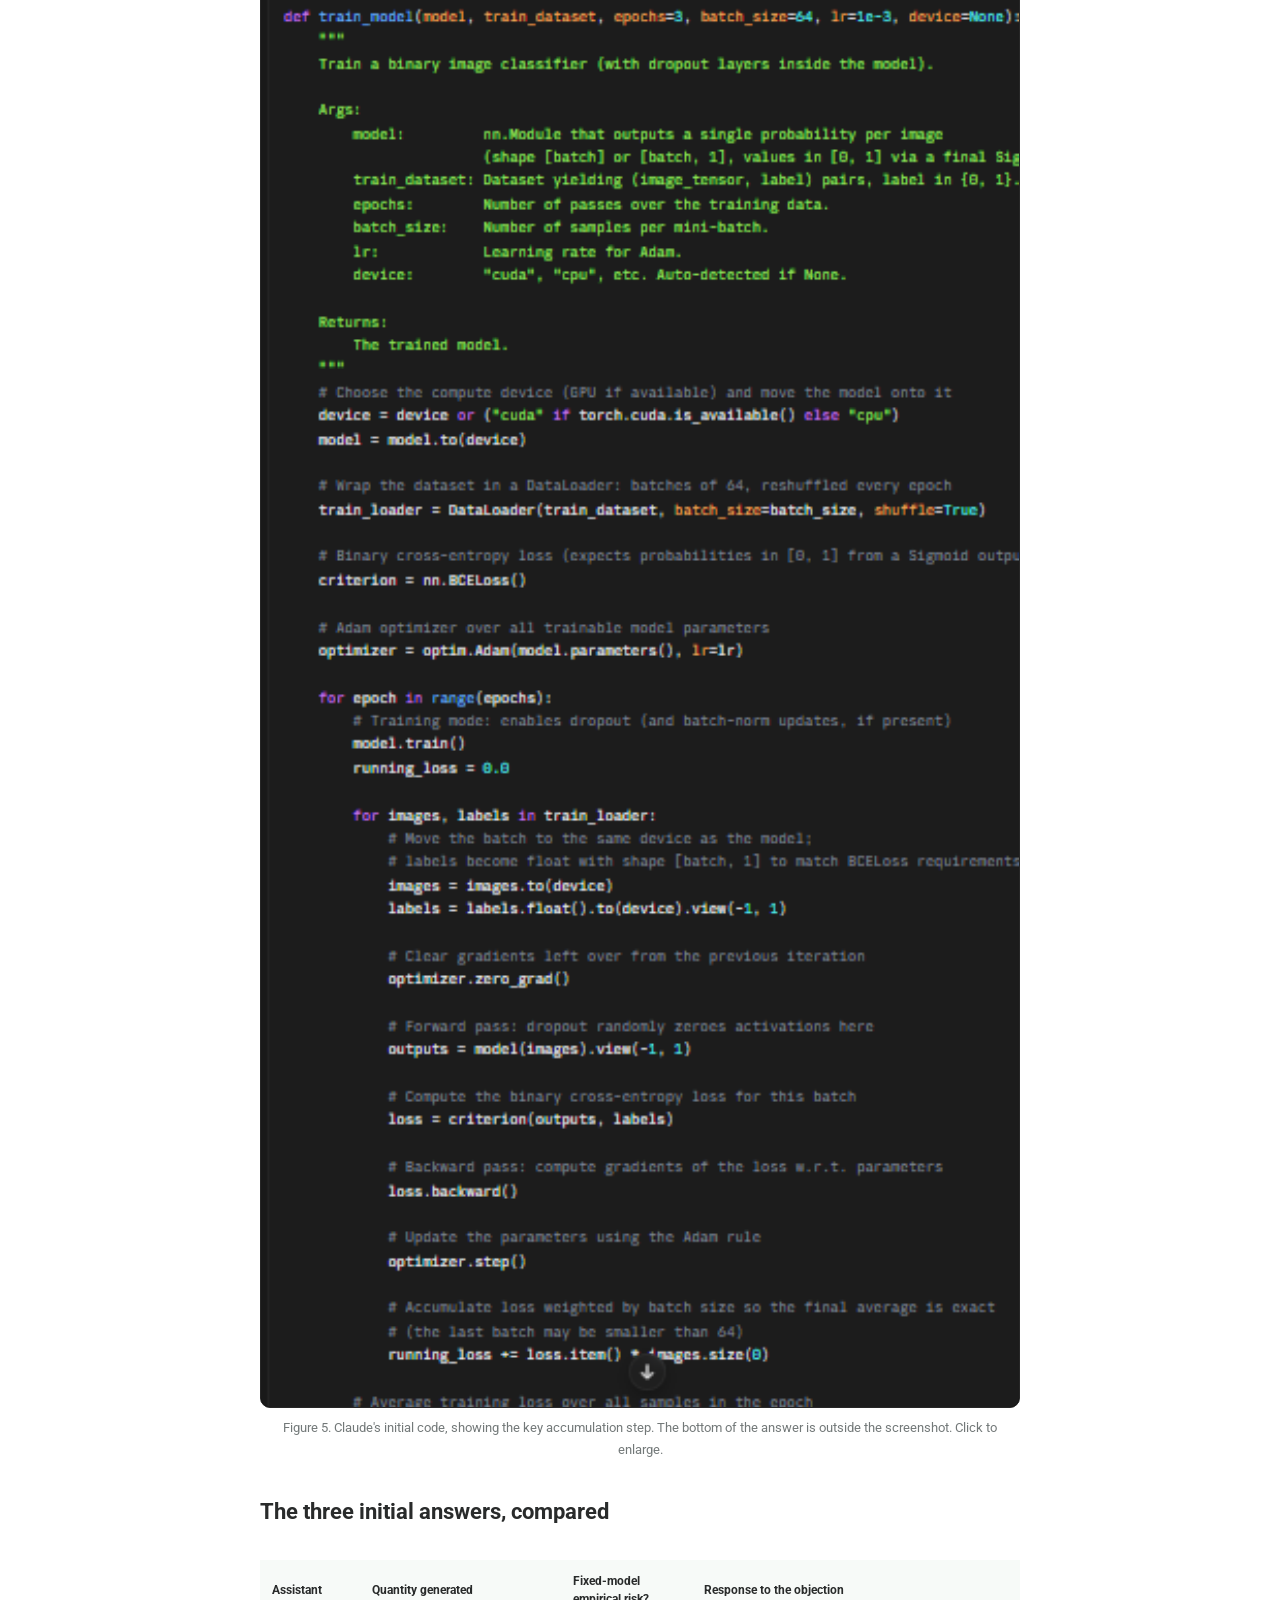
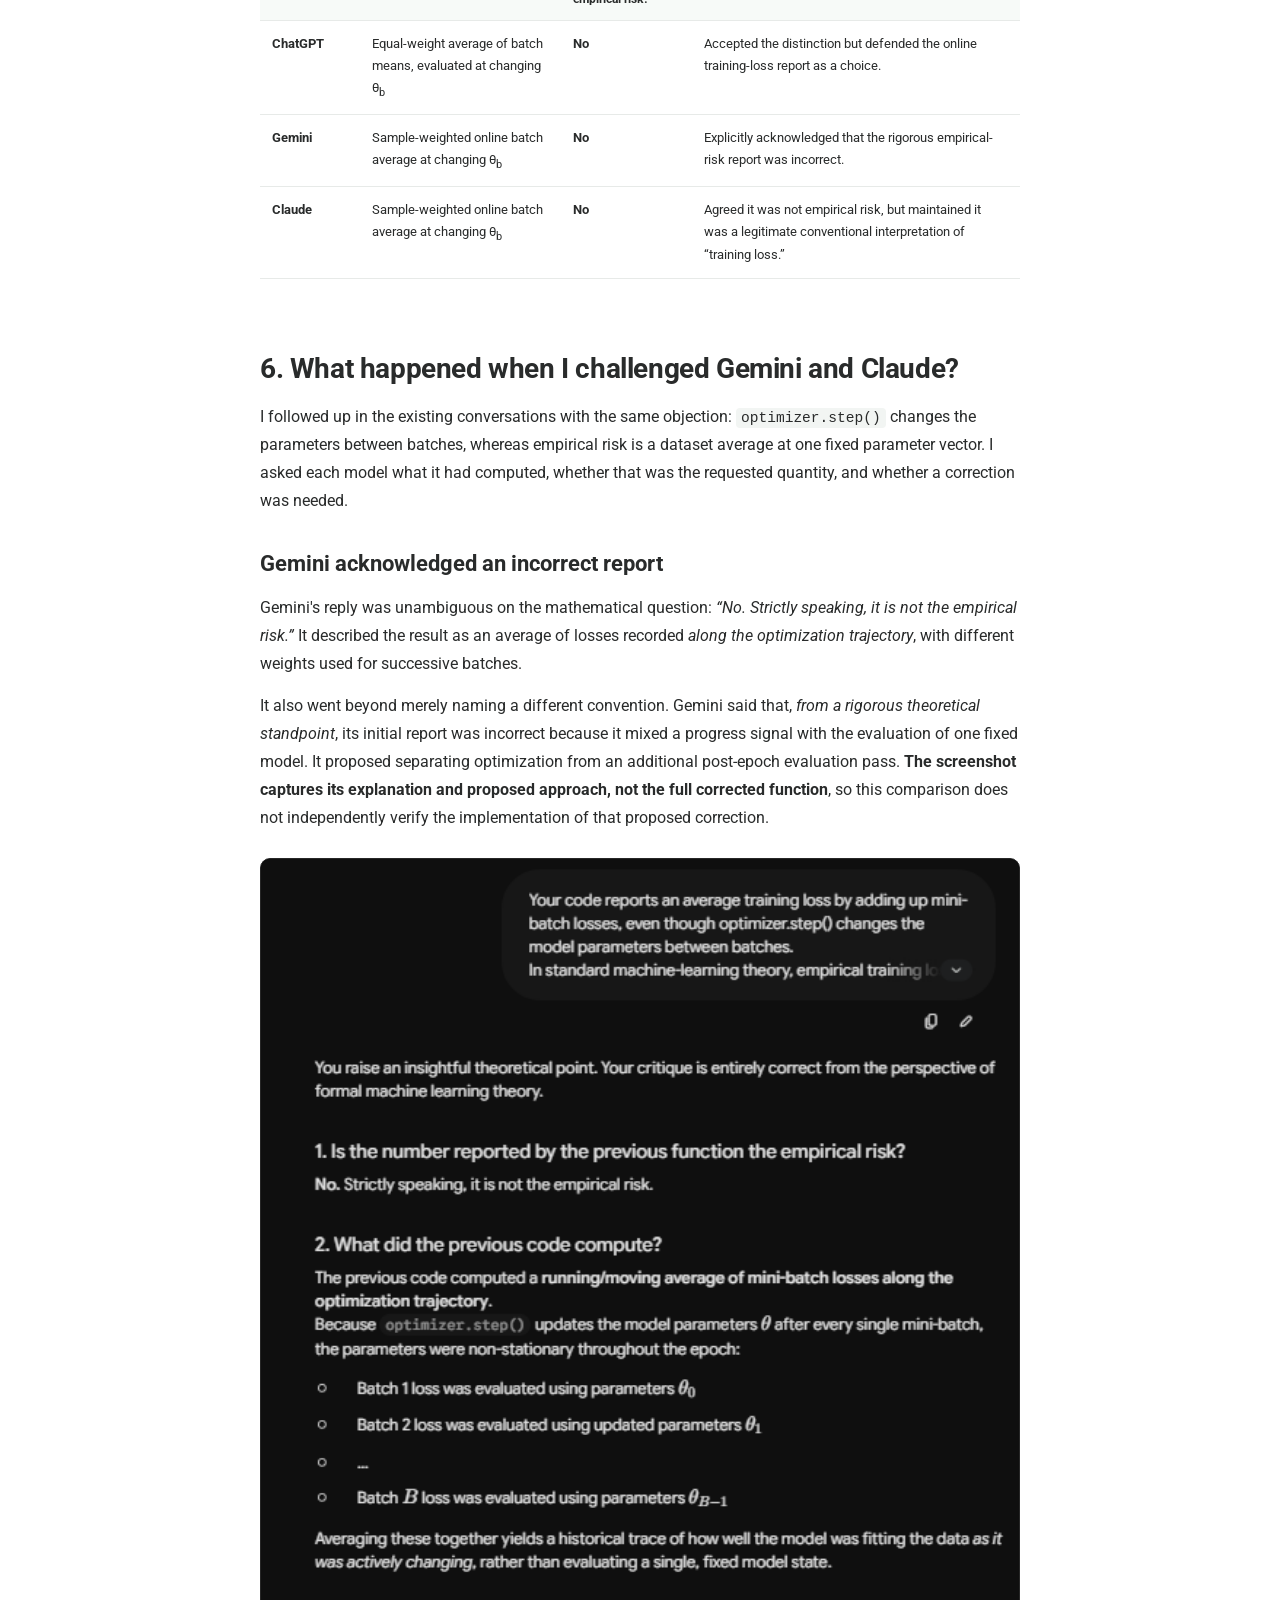
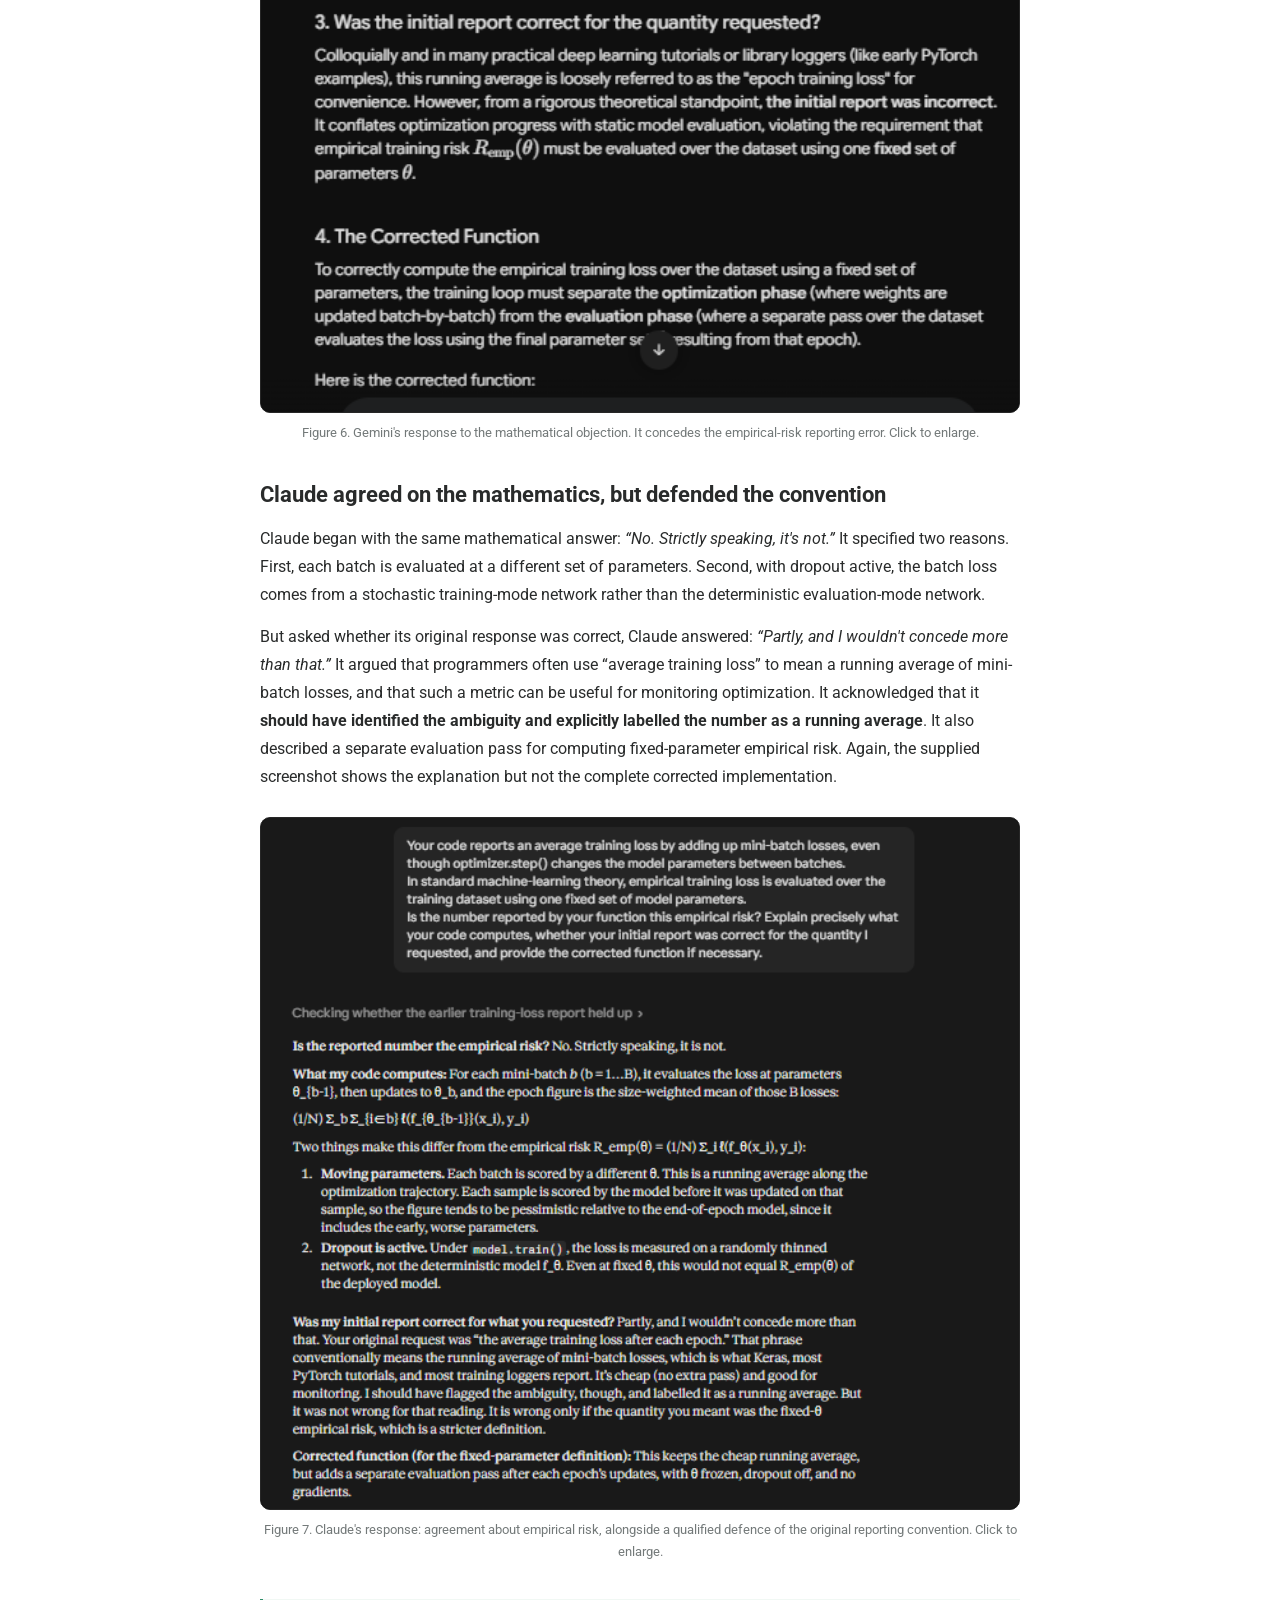
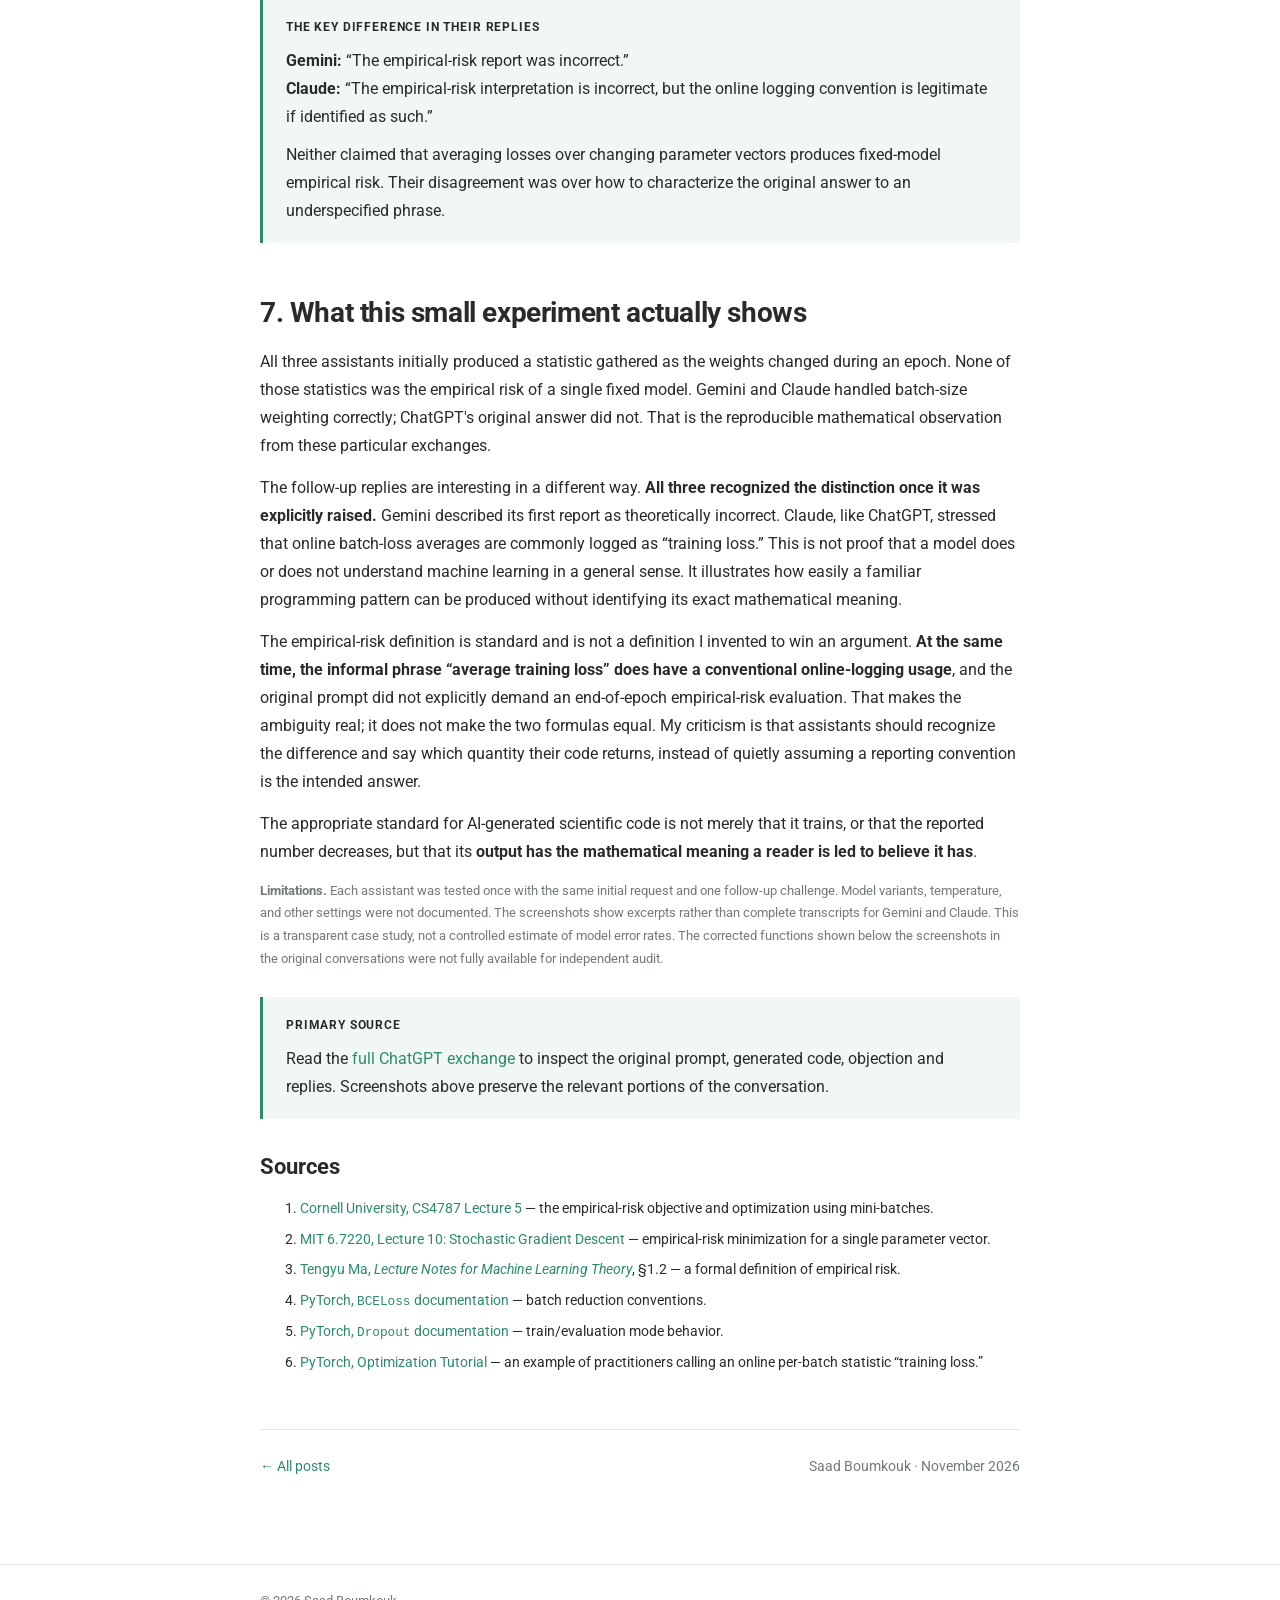
==== commit 126be753: "changed the blog presentation, and added comparison" ====
--- a/posts/training-loss-and-llms.html
+++ b/posts/training-loss-and-llms.html
@@ -2,83 +2,178 @@
 <html lang="en">
 <head>
   <meta charset="utf-8">
-  <meta name="viewport" content="width=device-width,initial-scale=1">
-  <meta name="description" content="Saad Boumkouk examines a ChatGPT response that conflated online mini-batch loss with empirical risk at fixed model weights.">
-  <title>When an LLM Confused Training Loss with Empirical Risk — Saad Boumkouk</title>
+  <meta name="viewport" content="width=device-width, initial-scale=1">
+  <meta name="description" content="Saad Boumkouk compares ChatGPT, Gemini and Claude on the difference between online mini-batch loss and fixed-model empirical risk, advised by Dr. Anirbit Mukherjee.">
+  <meta name="author" content="Saad Boumkouk">
+  <title>Does ChatGPT Understand Machine Learning? — Saad Boumkouk</title>
   <link rel="stylesheet" href="../assets/style.css">
+  <link rel="stylesheet" href="../assets/article-refresh.css">
 </head>
 <body>
   <header class="site-header"><nav class="nav wrap"><a class="brand" href="../">Saad Boumkouk</a><div class="nav-links"><a href="../" class="active">Blog</a></div><button class="theme-button" aria-label="Toggle dark mode" title="Toggle dark mode">◐</button></nav></header>
   <main>
-    <section class="article-hero"><div class="reading"><p class="article-kicker">When an LLM Confused Training Loss with Empirical Risk:</p><h1><strong>A Small PyTorch Mistake with a Bigger Lesson</strong></h1></div></section>
-    <section class="metadata"><div class="reading metadata-grid"><div><h3>AUTHOR</h3><p><span class="author-name">Saad Boumkouk</span></p></div><div><h3>TOPIC</h3><p>Machine Learning · LLM Reliability</p></div><div><h3>PUBLISHED</h3><p>November 9, 2026</p></div></div></section>
+    <section class="article-hero"><div class="reading">
+      <p class="article-kicker">An experiment in AI-generated code</p>
+      <h1><strong>Does ChatGPT Understand Machine Learning?</strong></h1>
+      <p class="article-deck">One ordinary PyTorch prompt, three AI-generated training loops, and what happened when the mathematics was challenged.</p>
+    </div></section>
+    <section class="metadata"><div class="reading metadata-grid">
+      <div><h3>AUTHOR</h3><p><span class="author-name">Saad Boumkouk</span></p></div>
+      <div><h3>PROJECT ADVISER</h3><p>Dr. Anirbit Mukherjee</p></div>
+      <div><h3>PUBLISHED · UPDATED</h3><p>9 Nov · 15 Nov 2026</p></div>
+    </div></section>
     <article class="reading article-body">
-      <aside class="tldr"><div class="eyebrow">TL;DR</div><p>I asked ChatGPT for an ordinary PyTorch training function. The code displayed an “average training loss” by accumulating mini-batch losses while the network weights were being updated. That is a valid way to monitor the losses seen <em>during</em> optimization, but it is not the standard empirical risk of the model at the end of an epoch.</p><p>What bothered me was not just the code. When I pointed out the mathematical issue, the response treated the textbook definition as though it were merely <em>my</em> preferred definition. It is not. The empirical-risk formula is standard; the two quantities should have been named and distinguished from the beginning.</p></aside>
+      <aside class="tldr"><span class="eyebrow">THE ARGUMENT IN BRIEF</span>
+        <p>Asked to display <em>average training loss</em>, ChatGPT generated a training loop that averaged mini-batch losses recorded as the network parameters changed. It presented that running quantity as training loss. But the training loss in the standard empirical-risk formulation is the dataset loss <em>of one fixed model</em>. The generated quantity was not that object.</p>
+        <p>I repeated the prompt with Gemini and Claude. Their initial code exhibited the same changing-weights issue, although both improved the batch-size weighting. When I raised the mathematical objection, <strong>both acknowledged that their reported statistic was not fixed-model empirical risk</strong>. They differed in how far they would concede the initial answer was wrong: Gemini called its original report incorrect in rigorous terms; Claude defended it as a common training-log convention while agreeing that its label needed clarification.</p>
+      </aside>
 
-      <p class="lead">How can a language model write a working training loop and still miss what the quantity it prints actually means?</p>
-      <p>I recently had a short exchange with ChatGPT that left me thinking about the difference between producing plausible machine-learning code and understanding the mathematics behind it. I am sharing the interaction as a small case study, not as a claim that a particular model is always unreliable.</p>
-      <p>Readers can inspect the <a href="https://chatgpt.com/share/6af1f810-35c8-83eb-8504-7c717313d821" target="_blank" rel="noopener noreferrer">complete ChatGPT discussion here ↗</a>. The screenshots below document the relevant parts of the exchange.</p>
+      <p class="lead">A function can run correctly, update every weight as intended, and still report the wrong mathematical quantity.</p>
+      <p>While working through machine-learning code, I asked ChatGPT for a short PyTorch training function. The request was ordinary: three epochs, batches of 64 images, binary cross-entropy, Adam, dropout, and a displayed average training loss after every epoch. I was not trying to trick the model; I wanted the functionality the words naturally describe in machine-learning theory.</p>
+      <p>The <a href="https://chatgpt.com/share/6af1f810-35c8-83eb-8504-7c717313d821" target="_blank" rel="noopener noreferrer">original conversation is publicly available here</a>. I have kept screenshots of the actual exchange below so that the criticism is independently inspectable.</p>
 
-      <h2 id="request">1. An unremarkable request</h2>
-      <p>I asked for a function that would train a binary image classifier using PyTorch: three epochs, mini-batches of 64, binary cross-entropy, Adam, and an average training loss displayed after each epoch. The network used dropout. It is the kind of exercise found in introductory tutorials.</p>
-      <p>The generated training loop followed a familiar pattern: forward pass, loss, backward pass, optimizer step, then accumulate <code>loss.item()</code>. The problem was not with backpropagation. It was with what the accumulated number represented.</p>
-      <figure class="figure screenshot-figure"><a href="../assets/images/original-prompt-and-code.png" target="_blank" rel="noopener noreferrer"><img src="../assets/images/original-prompt-and-code.png" alt="Screenshot of my PyTorch training-function request and ChatGPT's code, including total_loss accumulation." loading="lazy"></a><figcaption class="caption">Figure 1. My prompt and the generated loop. Click to enlarge.</figcaption></figure>
+      <h2 id="generated-code">1. The code that started it</h2>
+      <p>The loop looked entirely familiar. It did a forward pass, computed binary cross-entropy, backpropagated, and called <code>optimizer.step()</code>. After each batch, it accumulated <code>loss.item()</code> and used those batch measurements to print the epoch's training loss.</p>
+      <pre><code># The relevant pattern in the original response
+for images, labels in train_loader:
+    ...
+    loss = criterion(model(images), labels)
+    loss.backward()
+    optimizer.step()      # parameters now change
+    total_loss += loss.item()
 
-      <h2 id="definition">2. The quantity machine learning actually defines</h2>
-      <p>For a dataset <span class="math-inline">D = {(x₁, y₁), …, (xₙ, yₙ)}</span> and a model with parameters <span class="math-inline">θ</span>, the empirical risk is</p>
-      <div class="equation" role="img" aria-label="L of theta equals one over N times the sum from i equals one to N of the loss of f theta of x i and y i">L(θ) = <span class="fraction"><span>1</span><span>N</span></span> <span class="summation">∑<sub>i=1</sub><sup>N</sup></span> ℓ(f<sub>θ</sub>(x<sub>i</sub>), y<sub>i</sub>).</div>
-      <p>The crucial point is simple: <strong>θ is fixed across the entire sum.</strong> We are evaluating one model on every training example. The optimization algorithm can change θ between iterations, of course, but that is a separate process from evaluating <span class="math-inline">L(θ)</span> at a particular parameter value.</p>
-      <p>With mini-batch SGD or Adam, each batch usually sees a different parameter vector. If we average those batch losses as the epoch progresses, we are mixing measurements taken from successive versions of the model:</p>
-      <div class="equation secondary-equation" role="img" aria-label="Online mean equals one over K times the sum over batches b of their losses at theta b">online mean = <span class="fraction"><span>1</span><span>K</span></span> <span class="summation">∑<sub>b=1</sub><sup>K</sup></span> ℓ<sub>B<sub>b</sub></sub>(θ<sub>b</sub>).</div>
-      <p>This does <em>not</em> equal <span class="math-inline">L(θ<sub>end</sub>)</span> in general. A second, smaller issue is that taking the unweighted mean of batch means gives the final smaller batch the same weight as a full batch. For an overall sample mean, each batch should be weighted by its number of examples.</p>
-      <div class="callout"><span class="eyebrow">THE DISTINCTION</span><p>“What average loss did the optimizer encounter throughout the epoch?” and “What is the empirical risk of the final model on the dataset?” are two different questions.</p></div>
+print(total_loss / len(train_loader))</code></pre>
+      <p>There is nothing wrong with using those mini-batch losses to perform optimization. The error lies in the <strong>meaning of the statistic being reported</strong>: every iteration evaluates a different model, then all of those measurements are combined under the label “training loss.”</p>
+      <figure class="figure screenshot-figure"><a href="../assets/images/original-prompt-and-code.png" target="_blank" rel="noopener noreferrer"><img src="../assets/images/original-prompt-and-code.png" alt="Original PyTorch prompt requesting average training loss and ChatGPT's generated code using a running mini-batch loss." loading="lazy"></a><figcaption class="caption">Figure 1. The original request and code. Click to enlarge.</figcaption></figure>
 
-      <h2 id="exchange">3. My objection — and the answer that bothered me</h2>
-      <p>I challenged the accumulated mini-batch loss on precisely those grounds. ChatGPT then agreed that the loss experienced during optimization was not the same as evaluating a single fixed model across the dataset. It proposed a second pass over the data after the epoch, without weight updates, to compute that value.</p>
-      <figure class="figure screenshot-figure"><a href="../assets/images/critique-and-acknowledgement.png" target="_blank" rel="noopener noreferrer"><img src="../assets/images/critique-and-acknowledgement.png" alt="Screenshot of my criticism of mixed mini-batch losses, and ChatGPT acknowledging the fixed-weights distinction." loading="lazy"></a><figcaption class="caption">Figure 2. The objection and the model's acknowledgement. Click to enlarge.</figcaption></figure>
-      <p>So far, that was a useful correction. But later, the response framed it as: <em>“Your objection is correct if the goal is to report the empirical loss”</em>. That conditional wording is exactly what I found strange.</p>
-      <p><strong>The empirical-risk definition is not a special definition I invented for this conversation.</strong> It is the standard mathematical object used in machine-learning theory. When we write <span class="math-inline">L(θ)</span>, the same θ appears in every term. This is how the objective is defined in conventional discussions of empirical risk minimization.</p>
-      <p>Yes, practitioners often log an online average of mini-batch losses and call the chart “training loss.” That is a useful diagnostic, and I am not arguing that it should never be used. My criticism is more specific: when the prompt asks for an average training loss and the generated code uses this online metric, the answer should explain what it measures. It should not silently leave the impression that it is the empirical loss of the final model.</p>
-      <figure class="figure screenshot-figure"><a href="../assets/images/final-explanation.png" target="_blank" rel="noopener noreferrer"><img src="../assets/images/final-explanation.png" alt="Screenshot of ChatGPT's later reply stating the empirical-risk formula and calling the original implementation an optimization-loss monitor." loading="lazy"></a><figcaption class="caption">Figure 3. The standard formula eventually appeared, alongside the caveat about what the original code measured. Click to enlarge.</figcaption></figure>
+      <h2 id="two-quantities">2. Two quantities, side by side</h2>
+      <p>Let the training dataset be D = {(x₁, y₁), …, (x<sub>N</sub>, y<sub>N</sub>)}, let f<sub>θ</sub> be a model with parameters θ, and let ℓ denote the per-example loss. There are <em>two different</em> quantities here:</p>
+      <div class="risk-comparison" aria-label="Comparison of empirical risk and ChatGPT's online mini-batch average">
+        <section class="risk-panel correct-panel"><div class="risk-tag">A · STANDARD EMPIRICAL RISK</div>
+          <img class="risk-equation" src="../assets/images/empirical-risk.svg" alt="R hat empirical of theta equals one over N times sum from i equals one to N of ell of f theta of x i, y i.">
+          <p><strong>One parameter vector θ.</strong> Every example is evaluated using the same model. This is the empirical-risk object conventionally optimized and evaluated in learning theory.</p>
+        </section>
+        <section class="risk-panel wrong-panel"><div class="risk-tag">B · CHATGPT'S REPORTED ONLINE MEAN</div>
+          <img class="risk-equation" src="../assets/images/online-mean.svg" alt="R hat online equals one over K times sum over batches of the batch-average loss evaluated at theta b.">
+          <p><strong>Different θ<sub>b</sub> for each mini-batch.</strong> The report aggregates losses observed along the optimization trajectory. It does not evaluate one model on the training set.</p>
+        </section>
+      </div>
+      <p class="risk-notation"><strong>Notation.</strong> B<sub>b</sub> is the b-th mini-batch, K the number of batches, and θ<sub>b</sub> the parameters used for that batch's forward pass (before its optimizer update). For readability, the formula suppresses the additional randomness of dropout masks. The original code averages each batch mean equally, even if the last batch is smaller.</p>
+      <p><strong>These expressions are not interchangeable.</strong> Mini-batch optimization is a way to approximately minimize empirical risk, but summing the losses seen at successive parameter values does not compute the empirical risk at any specified fixed parameter vector. This is not an alternative definition of empirical risk. Standard accounts of empirical risk minimization, including <a href="https://www.cs.cornell.edu/courses/cs4787/2025fa/lectures/lecture5.html" target="_blank" rel="noopener noreferrer">Cornell CS4787's lecture notes</a>, define the objective using the same predictor throughout the dataset sum.</p>
+      <p>It is possible to name the second quantity <em>online mini-batch loss</em> and use it as a progress diagnostic. That legitimate use does not make it the empirical risk of a single trained model. The original ChatGPT response did not explain this distinction.</p>
+      <div class="weighted-panel" aria-label="Batch-size-weighted online mean in Gemini and Claude">
+        <span class="eyebrow">A THIRD EXPRESSION · GEMINI &amp; CLAUDE</span>
+        <img class="weighted-equation" src="../assets/images/weighted-online-mean.svg" alt="Batch-size-weighted online average R hat online w equals one over N times the sum over batches and examples of their per-example loss at changing parameters theta b.">
+        <p>Both additional models use <code>loss.item() * images.size(0)</code> and divide by the dataset size (shown explicitly in Gemini's full reply). If each example occurs once, this gives the <strong>sample-weighted</strong> online average above. It fixes the unequal-mini-batch weighting issue, <strong>but θ<sub>b</sub> still varies</strong>. Thus it is not the empirical risk of a fixed model.</p>
+      </div>
+      <p class="subtle-note">The weighted formula assumes each dataset example is covered once, with no dropped or repeated samples. If the loader uses a nonstandard sampler or drops the final batch, the denominator may need adjustment. With dropout, each observed loss also depends on the sampled dropout mask.</p>
 
-      <h2 id="dropout">4. Why dropout makes the distinction even more important</h2>
-      <p>The original prompt included dropout. During training, dropout introduces random masks, so even a fixed vector of weights does not generally produce exactly the same stochastic output each time. PyTorch's <code>model.eval()</code> disables dropout. Thus, running a full pass with <code>model.eval()</code> computes the loss of the <em>evaluation-mode network</em> at its final weights.</p>
-      <p>If the desired objective is instead the expectation of the training-mode loss over dropout masks, we would have to estimate that expectation with repeated stochastic passes. Those are different, defensible measurements. The important thing is to identify which one the code reports.</p>
-      <p>For the usual deterministic end-of-epoch empirical-loss report, the essential pattern is:</p>
-      <pre><code># After the optimizer has finished the epoch:
-model.eval()
+      <h2 id="the-exchange">3. The more interesting mistake came afterward</h2>
+      <p>I pointed out that the accumulation was combining losses from models with different parameters. ChatGPT conceded the mathematical point and proposed computing a new, no-update pass over the training data after each epoch.</p>
+      <figure class="figure screenshot-figure"><a href="../assets/images/critique-and-acknowledgement.png" target="_blank" rel="noopener noreferrer"><img src="../assets/images/critique-and-acknowledgement.png" alt="The author's objection that averaging mini-batch losses across changing weights is not the loss of a fixed model, followed by ChatGPT's acknowledgement." loading="lazy"></a><figcaption class="caption">Figure 2. The objection and the acknowledgement. Click to enlarge.</figcaption></figure>
+      <p>Yet the subsequent explanation suggested that the objection held only <em>if</em> I wanted an empirical-risk report. That conditional framing missed the point. I was not introducing a personal definition. I was asking for training loss as it is defined in the standard mathematical formulation of machine learning.</p>
+      <p>ChatGPT's original statistic was a quantity it had chosen to report, and then defended as an acceptable way of displaying training loss. <strong>The main failure was reporting the online mean as the training loss in the first place, not an inability to distinguish two formulas after prompting.</strong></p>
+      <figure class="figure screenshot-figure"><a href="../assets/images/final-explanation.png" target="_blank" rel="noopener noreferrer"><img src="../assets/images/final-explanation.png" alt="ChatGPT's later explanation gives the conventional empirical-risk equation while describing its original online average as an optimization diagnostic." loading="lazy"></a><figcaption class="caption">Figure 3. The model eventually gives the standard formula but still defends its original reporting choice. Click to enlarge.</figcaption></figure>
+
+      <h2 id="correct-code">4. The code should report the requested quantity</h2>
+      <p>The training process can remain mini-batch-based. The reporting step is separate: after an epoch's updates, compute the loss over the dataset without changing the model's parameters. Below is the relevant reporting pattern for a binary classifier whose output is a probability (not a raw logit):</p>
+      <pre><code># A separate, fixed-model pass to REPORT the training loss
+# (after the epoch's optimizer updates)
+model.eval()                     # deterministic evaluation mode
+report_loader = DataLoader(train_dataset, batch_size=64, shuffle=False)
+report_criterion = nn.BCELoss(reduction="sum")
+
 loss_sum = 0.0
 sample_count = 0
+with torch.no_grad():
+    for images, labels in report_loader:
+        images = images.to(next(model.parameters()).device)
+        labels = labels.float().view(-1, 1).to(images.device)
+        predictions = model(images)
+        loss_sum += report_criterion(predictions, labels).item()
+        sample_count += labels.numel()
 
-with torch.no_grad():
-    for images, labels in train_loader:
-        labels = labels.float().view(-1, 1)
-        outputs = model(images)
-        batch_mean = criterion(outputs, labels).item()
-        batch_size = labels.size(0)
-        loss_sum += batch_mean * batch_size
-        sample_count += batch_size
+training_loss = loss_sum / sample_count
+print(f"Training loss: {training_loss:.6f}")</code></pre>
+      <p>The separate pass measures the empirical loss of the evaluation-mode predictor at a fixed set of parameters. With dropout, <code>model.eval()</code> disables random dropout masks; a training-mode objective that averages over masks is a different quantity and would require its own definition. That nuance should be stated when relevant, but it does not excuse the original online mean.</p>
+      <p>Also, using <code>reduction="sum"</code> and dividing by the number of individual targets avoids giving a short final batch the same weight as a full one. The original example used a one-output-per-image binary classifier, for which this equals the mean per-example BCE. For a logits-output model, use <code>BCEWithLogitsLoss</code> instead.</p>
 
-epoch_empirical_loss = loss_sum / sample_count</code></pre>
-      <p>This assumes one scalar binary-cross-entropy loss per example, as in the original single-output classifier. It also assumes that the inputs and labels are on the same device as the model. No parameters change during this reporting pass.</p>
+      <h2 id="replication">5. A first test: do Gemini and Claude do the same?</h2>
+      <p>To see whether the pattern was peculiar to ChatGPT, I submitted the same initial request to Gemini and Claude, asking for a PyTorch binary-image classifier with dropout, Adam, mini-batches of 64, three epochs, and a reported average training loss. I did <strong>not</strong> mention empirical risk in the initial request. The screenshots here are the supplied records of those initial answers.</p>
+      <div class="replication-status"><span class="status-dot status-recorded" aria-hidden="true"></span><span><strong>Initial prompts and follow-up challenges recorded.</strong> Both models were given the same initial request and the same mathematical objection. This is an illustrative comparison of one response per model, not a statistical reliability benchmark.</span></div>
 
-      <h2 id="lesson">5. The bigger issue is confident ambiguity</h2>
-      <p>The fascinating part of this experiment is that the generated program was not random nonsense. It would train. The optimizer would update the weights. The displayed number would often decrease. To someone checking only whether the code runs and produces plausible output, everything could appear correct.</p>
-      <p>That is precisely why the mistake matters. A language model can reproduce a highly familiar coding convention without being sufficiently explicit about its mathematical meaning. And when challenged, it can sound accommodating while subtly treating a standard definition as a user-specific preference.</p>
-      <p>I do not think the lesson is “LLMs cannot code,” or even “never average mini-batch losses.” It is this: <strong>code that executes, code that resembles a tutorial, and code that computes the intended mathematical quantity are three different standards of correctness.</strong></p>
-      <p>The original implementation was suitable for tracking a running optimization signal. It was wrong <em>if presented as the empirical risk of the final network</em>. Given the wording of my request, I think that distinction should have been made by default — not discovered only after I insisted on it.</p>
+      <h3 id="gemini">Gemini: the same underlying problem, but weighted correctly</h3>
+      <p>Gemini produced a functioning mini-batch training loop with <code>nn.BCELoss()</code> and Adam. It accumulated the batch loss <em>after</em> calling <code>optimizer.step()</code>, then displayed the result as <em>Average Training Loss</em>:</p>
+      <pre><code>loss = criterion(outputs, labels)
+loss.backward()
+optimizer.step()
 
-      <div class="callout"><span class="eyebrow">READ THE PRIMARY EXCHANGE</span><p>The <a href="https://chatgpt.com/share/6af1f810-35c8-83eb-8504-7c717313d821" target="_blank" rel="noopener noreferrer">full shared ChatGPT conversation ↗</a> lets readers inspect the prompt, the code, my challenge, and the model's replies for themselves.</p></div>
-      <h3 id="references">Further reading</h3>
+running_loss += loss.item() * images.size(0)
+
+# Once all batches have been processed:
+epoch_loss = running_loss / len(train_loader.dataset)
+print(f"Epoch [{epoch + 1}/{num_epochs}], Average Training Loss: {epoch_loss:.4f}")</code></pre>
+      <p>The number is a sample-weighted average of batch losses measured along the optimization path. The weighting is appropriate for batch means when all examples are visited once, so Gemini avoids the original ChatGPT answer's additional small-last-batch problem. But it <strong>still does not evaluate the loss of one fixed set of parameters on all the training data</strong>.</p>
+      <figure class="figure screenshot-figure"><a href="../assets/images/gemini-initial-answer.png" target="_blank" rel="noopener noreferrer"><img src="../assets/images/gemini-initial-answer.png" alt="Screenshot of Gemini's initial response showing Adam training followed by sample-weighted running loss accumulation." loading="lazy"></a><figcaption class="caption">Figure 4. Gemini's initial code. The full function was also supplied as text. Click to enlarge.</figcaption></figure>
+
+      <h3 id="claude">Claude: the same changing-weights accumulation in the visible code</h3>
+      <p>Claude's screenshot shows a similarly structured loop: <code>optimizer.step()</code> followed by accumulation of a batch-size-weighted loss. It therefore shows the <strong>same mathematical issue in the running statistic</strong>, with the same improvement in batch weighting. Claude also constructs a <code>DataLoader</code> with batch size 64 in the visible code.</p>
+      <pre><code>loss = criterion(outputs, labels)
+loss.backward()
+optimizer.step()
+
+# Accumulate loss weighted by batch size
+running_loss += loss.item() * images.size(0)</code></pre>
+      <p><strong>Evidence limitation:</strong> the initial Claude screenshot ends before the final reporting line. However, in its subsequent explanation Claude explicitly confirms that its earlier reported statistic was the batch-weighted mean of losses measured during training, not the fixed-model empirical risk. We can therefore assess the quantity Claude says it reported without pretending the cropped screenshot contains the entire function.</p>
+      <figure class="figure screenshot-figure"><a href="../assets/images/claude-initial-answer.png" target="_blank" rel="noopener noreferrer"><img src="../assets/images/claude-initial-answer.png" alt="Screenshot of Claude's initial PyTorch function showing the training loop, optimizer step, and accumulation of sample-weighted batch loss; the final reporting line is outside the screenshot." loading="lazy"></a><figcaption class="caption">Figure 5. Claude's initial code, showing the key accumulation step. The bottom of the answer is outside the screenshot. Click to enlarge.</figcaption></figure>
+
+      <h3 id="first-comparison">The three initial answers, compared</h3>
+      <div class="table-scroll"><table class="replication-table"><thead><tr><th>Assistant</th><th>Quantity generated</th><th>Fixed-model empirical risk?</th><th>Response to the objection</th></tr></thead><tbody>
+        <tr><td><strong>ChatGPT</strong></td><td>Equal-weight average of batch means, evaluated at changing θ<sub>b</sub></td><td><strong>No</strong></td><td>Accepted the distinction but defended the online training-loss report as a choice.</td></tr>
+        <tr><td><strong>Gemini</strong></td><td>Sample-weighted online batch average at changing θ<sub>b</sub></td><td><strong>No</strong></td><td>Explicitly acknowledged that the rigorous empirical-risk report was incorrect.</td></tr>
+        <tr><td><strong>Claude</strong></td><td>Sample-weighted online batch average at changing θ<sub>b</sub></td><td><strong>No</strong></td><td>Agreed it was not empirical risk, but maintained it was a legitimate conventional interpretation of “training loss.”</td></tr>
+      </tbody></table></div>
+
+      <h2 id="followup">6. What happened when I challenged Gemini and Claude?</h2>
+      <p>I followed up in the existing conversations with the same objection: <code>optimizer.step()</code> changes the parameters between batches, whereas empirical risk is a dataset average at one fixed parameter vector. I asked each model what it had computed, whether that was the requested quantity, and whether a correction was needed.</p>
+
+      <h3 id="gemini-followup">Gemini acknowledged an incorrect report</h3>
+      <p>Gemini's reply was unambiguous on the mathematical question: <em>“No. Strictly speaking, it is not the empirical risk.”</em> It described the result as an average of losses recorded <em>along the optimization trajectory</em>, with different weights used for successive batches.</p>
+      <p>It also went beyond merely naming a different convention. Gemini said that, <em>from a rigorous theoretical standpoint</em>, its initial report was incorrect because it mixed a progress signal with the evaluation of one fixed model. It proposed separating optimization from an additional post-epoch evaluation pass. <strong>The screenshot captures its explanation and proposed approach, not the full corrected function</strong>, so this comparison does not independently verify the implementation of that proposed correction.</p>
+      <figure class="figure screenshot-figure"><a href="../assets/images/gemini-followup-answer.png" target="_blank" rel="noopener noreferrer"><img src="../assets/images/gemini-followup-answer.png" alt="Gemini's follow-up explicitly states that its original running average is not empirical risk, calls the original report theoretically incorrect, and proposes a separate evaluation pass." loading="lazy"></a><figcaption class="caption">Figure 6. Gemini's response to the mathematical objection. It concedes the empirical-risk reporting error. Click to enlarge.</figcaption></figure>
+
+      <h3 id="claude-followup">Claude agreed on the mathematics, but defended the convention</h3>
+      <p>Claude began with the same mathematical answer: <em>“No. Strictly speaking, it's not.”</em> It specified two reasons. First, each batch is evaluated at a different set of parameters. Second, with dropout active, the batch loss comes from a stochastic training-mode network rather than the deterministic evaluation-mode network.</p>
+      <p>But asked whether its original response was correct, Claude answered: <em>“Partly, and I wouldn't concede more than that.”</em> It argued that programmers often use “average training loss” to mean a running average of mini-batch losses, and that such a metric can be useful for monitoring optimization. It acknowledged that it <strong>should have identified the ambiguity and explicitly labelled the number as a running average</strong>. It also described a separate evaluation pass for computing fixed-parameter empirical risk. Again, the supplied screenshot shows the explanation but not the complete corrected implementation.</p>
+      <figure class="figure screenshot-figure"><a href="../assets/images/claude-followup-answer.png" target="_blank" rel="noopener noreferrer"><img src="../assets/images/claude-followup-answer.png" alt="Claude's follow-up says its online loss is not empirical risk, notes changing weights and active dropout, and partly defends reporting a running average as conventional training loss." loading="lazy"></a><figcaption class="caption">Figure 7. Claude's response: agreement about empirical risk, alongside a qualified defence of the original reporting convention. Click to enlarge.</figcaption></figure>
+
+      <div class="callout"><span class="eyebrow">THE KEY DIFFERENCE IN THEIR REPLIES</span>
+        <p><strong>Gemini:</strong> “The empirical-risk report was incorrect.”<br><strong>Claude:</strong> “The empirical-risk interpretation is incorrect, but the online logging convention is legitimate if identified as such.”</p>
+        <p>Neither claimed that averaging losses over changing parameter vectors produces fixed-model empirical risk. Their disagreement was over how to characterize the original answer to an underspecified phrase.</p>
+      </div>
+
+      <h2 id="conclusion">7. What this small experiment actually shows</h2>
+      <p>All three assistants initially produced a statistic gathered as the weights changed during an epoch. None of those statistics was the empirical risk of a single fixed model. Gemini and Claude handled batch-size weighting correctly; ChatGPT's original answer did not. That is the reproducible mathematical observation from these particular exchanges.</p>
+      <p>The follow-up replies are interesting in a different way. <strong>All three recognized the distinction once it was explicitly raised.</strong> Gemini described its first report as theoretically incorrect. Claude, like ChatGPT, stressed that online batch-loss averages are commonly logged as “training loss.” This is not proof that a model does or does not understand machine learning in a general sense. It illustrates how easily a familiar programming pattern can be produced without identifying its exact mathematical meaning.</p>
+      <p>The empirical-risk definition is standard and is not a definition I invented to win an argument. <strong>At the same time, the informal phrase “average training loss” does have a conventional online-logging usage</strong>, and the original prompt did not explicitly demand an end-of-epoch empirical-risk evaluation. That makes the ambiguity real; it does not make the two formulas equal. My criticism is that assistants should recognize the difference and say which quantity their code returns, instead of quietly assuming a reporting convention is the intended answer.</p>
+      <p>The appropriate standard for AI-generated scientific code is not merely that it trains, or that the reported number decreases, but that its <strong>output has the mathematical meaning a reader is led to believe it has</strong>.</p>
+      <p class="subtle-note"><strong>Limitations.</strong> Each assistant was tested once with the same initial request and one follow-up challenge. Model variants, temperature, and other settings were not documented. The screenshots show excerpts rather than complete transcripts for Gemini and Claude. This is a transparent case study, not a controlled estimate of model error rates. The corrected functions shown below the screenshots in the original conversations were not fully available for independent audit.</p>
+
+      <aside class="callout"><span class="eyebrow">PRIMARY SOURCE</span><p>Read the <a href="https://chatgpt.com/share/6af1f810-35c8-83eb-8504-7c717313d821" target="_blank" rel="noopener noreferrer">full ChatGPT exchange</a> to inspect the original prompt, generated code, objection and replies. Screenshots above preserve the relevant portions of the conversation.</p></aside>
+      <h3 id="references">Sources</h3>
       <ol class="references-list">
-        <li><a href="https://www.cs.cornell.edu/courses/cs4787/2025fa/lectures/lecture5.html" target="_blank" rel="noopener noreferrer">Cornell CS4787, Lecture 5: Empirical Risk Minimization</a> — an explicit definition of the objective as a sum of losses at one parameter vector.</li>
-        <li><a href="https://docs.pytorch.org/docs/stable/generated/torch.nn.BCELoss.html" target="_blank" rel="noopener noreferrer">PyTorch: BCELoss</a> — the semantics of mean and sum reductions.</li>
-        <li><a href="https://docs.pytorch.org/docs/stable/notes/autograd.html" target="_blank" rel="noopener noreferrer">PyTorch: Autograd mechanics</a> — no-gradient computation and the distinction between training and evaluation modes.</li>
+        <li><a href="https://www.cs.cornell.edu/courses/cs4787/2025fa/lectures/lecture5.html" target="_blank" rel="noopener noreferrer">Cornell University, CS4787 Lecture 5</a> — the empirical-risk objective and optimization using mini-batches.</li>
+        <li><a href="https://www.mit.edu/~gfarina/2024/67220s24_L10_sgd/L10.pdf" target="_blank" rel="noopener noreferrer">MIT 6.7220, Lecture 10: Stochastic Gradient Descent</a> — empirical-risk minimization for a single parameter vector.</li>
+        <li><a href="https://pages.cs.wisc.edu/~kandasamy/courses/25fall-cs861/lectures/tengyu_ma_notes.pdf" target="_blank" rel="noopener noreferrer">Tengyu Ma, <em>Lecture Notes for Machine Learning Theory</em></a>, §1.2 — a formal definition of empirical risk.</li>
+        <li><a href="https://docs.pytorch.org/docs/stable/generated/torch.nn.BCELoss.html" target="_blank" rel="noopener noreferrer">PyTorch, <code>BCELoss</code> documentation</a> — batch reduction conventions.</li>
+        <li><a href="https://docs.pytorch.org/docs/stable/generated/torch.nn.Dropout.html" target="_blank" rel="noopener noreferrer">PyTorch, <code>Dropout</code> documentation</a> — train/evaluation mode behavior.</li>
+        <li><a href="https://docs.pytorch.org/tutorials/beginner/basics/optimization_tutorial" target="_blank" rel="noopener noreferrer">PyTorch, Optimization Tutorial</a> — an example of practitioners calling an online per-batch statistic “training loss.”</li>
       </ol>
       <div class="article-end"><a href="../">← All posts</a><span>Saad Boumkouk · November 2026</span></div>
     </article>
   </main>
   <footer class="footer"><div class="reading">© <span id="year"></span> Saad Boumkouk</div></footer>
-  <script src="../assets/posts.js"></script><script src="../assets/site.js"></script>
+  <script src="../assets/posts.js"></script>
+  <script src="../assets/site.js"></script>
 </body>
 </html>
--- a/assets/article-refresh.css
+++ b/assets/article-refresh.css
@@ -0,0 +1,40 @@
+/* Article-only refinement. The site's original theme remains unchanged. */
+.article-deck {font-size:17px;line-height:1.6;color:var(--muted);margin:18px 0 0;max-width:670px}
+.article-body a {text-underline-offset:3px}
+.article-body .lead {font-weight:500}
+.risk-comparison {display:grid;grid-template-columns:repeat(2,minmax(0,1fr));gap:17px;margin:28px 0 18px}
+.risk-panel {padding:20px 17px 18px;border:1px solid var(--line);border-radius:11px;background:var(--soft);min-width:0;overflow:hidden}
+.correct-panel {border-top:3px solid var(--accent)}
+.wrong-panel {border-top:3px solid #bc895d}
+.risk-panel .risk-tag {font-size:11px;line-height:1.5;font-weight:700;letter-spacing:.055em;color:var(--muted);min-height:34px}
+.risk-panel .risk-equation {display:block;width:100%;max-height:98px;height:auto;object-fit:contain;margin:5px 0 12px}
+.risk-panel p {font-size:14px;line-height:1.7;margin:12px 0 0}
+.risk-notation,.subtle-note {color:var(--muted);font-size:13px;line-height:1.7}
+.replication-status {display:flex;gap:10px;align-items:center;padding:14px 17px;border:1px solid var(--line);border-radius:8px;background:var(--soft);font-size:14px}
+.status-dot {width:8px;height:8px;border-radius:50%;background:#af9368;flex:none}
+.replication-table {margin-top:20px}
+.replication-table td {vertical-align:top}
+.article-body .screenshot-figure {margin:26px auto 36px}
+.article-body .screenshot-figure>a {max-width:100%}
+.dark .risk-equation {filter:invert(1) hue-rotate(175deg)}
+.dark .wrong-panel {border-top-color:#c3a078}
+@media(max-width:650px){.risk-comparison{grid-template-columns:1fr}.risk-panel .risk-tag{min-height:0}.risk-panel .risk-equation{max-height:90px}.article-deck{font-size:16px}}
+
+/* First-round replication results */
+.weighted-panel {margin:22px 0 26px;padding:21px 22px;background:var(--soft);border:1px solid var(--line);border-left:4px solid var(--accent);border-radius:9px}
+.weighted-panel .weighted-equation {display:block;width:100%;height:auto;max-height:105px;object-fit:contain;margin:12px auto}
+.weighted-panel p {font-size:14px;margin:8px 0 0}
+.status-recorded {background:var(--accent)}
+.replication-table th {font-size:12px;line-height:1.5}
+.replication-table td {font-size:13px;min-width:112px}
+.replication-table td:first-child {min-width:100px}
+.article-body h3#gemini,.article-body h3#claude {margin-top:32px}
+.dark .weighted-equation {filter:invert(1) hue-rotate(175deg)}
+@media(max-width:650px){.weighted-panel{padding:15px}.weighted-panel .weighted-equation{max-height:95px}}
+
+/* Follow-up screenshots and conclusions */
+.article-body h3#gemini-followup,.article-body h3#claude-followup { margin-top:34px }
+.article-body .callout .eyebrow { display:block; margin-bottom:10px }
+.article-body .callout p { margin-top:10px }
+.replication-table th:last-child{min-width:170px}
+@media(max-width:650px){.replication-table{min-width:680px}}
